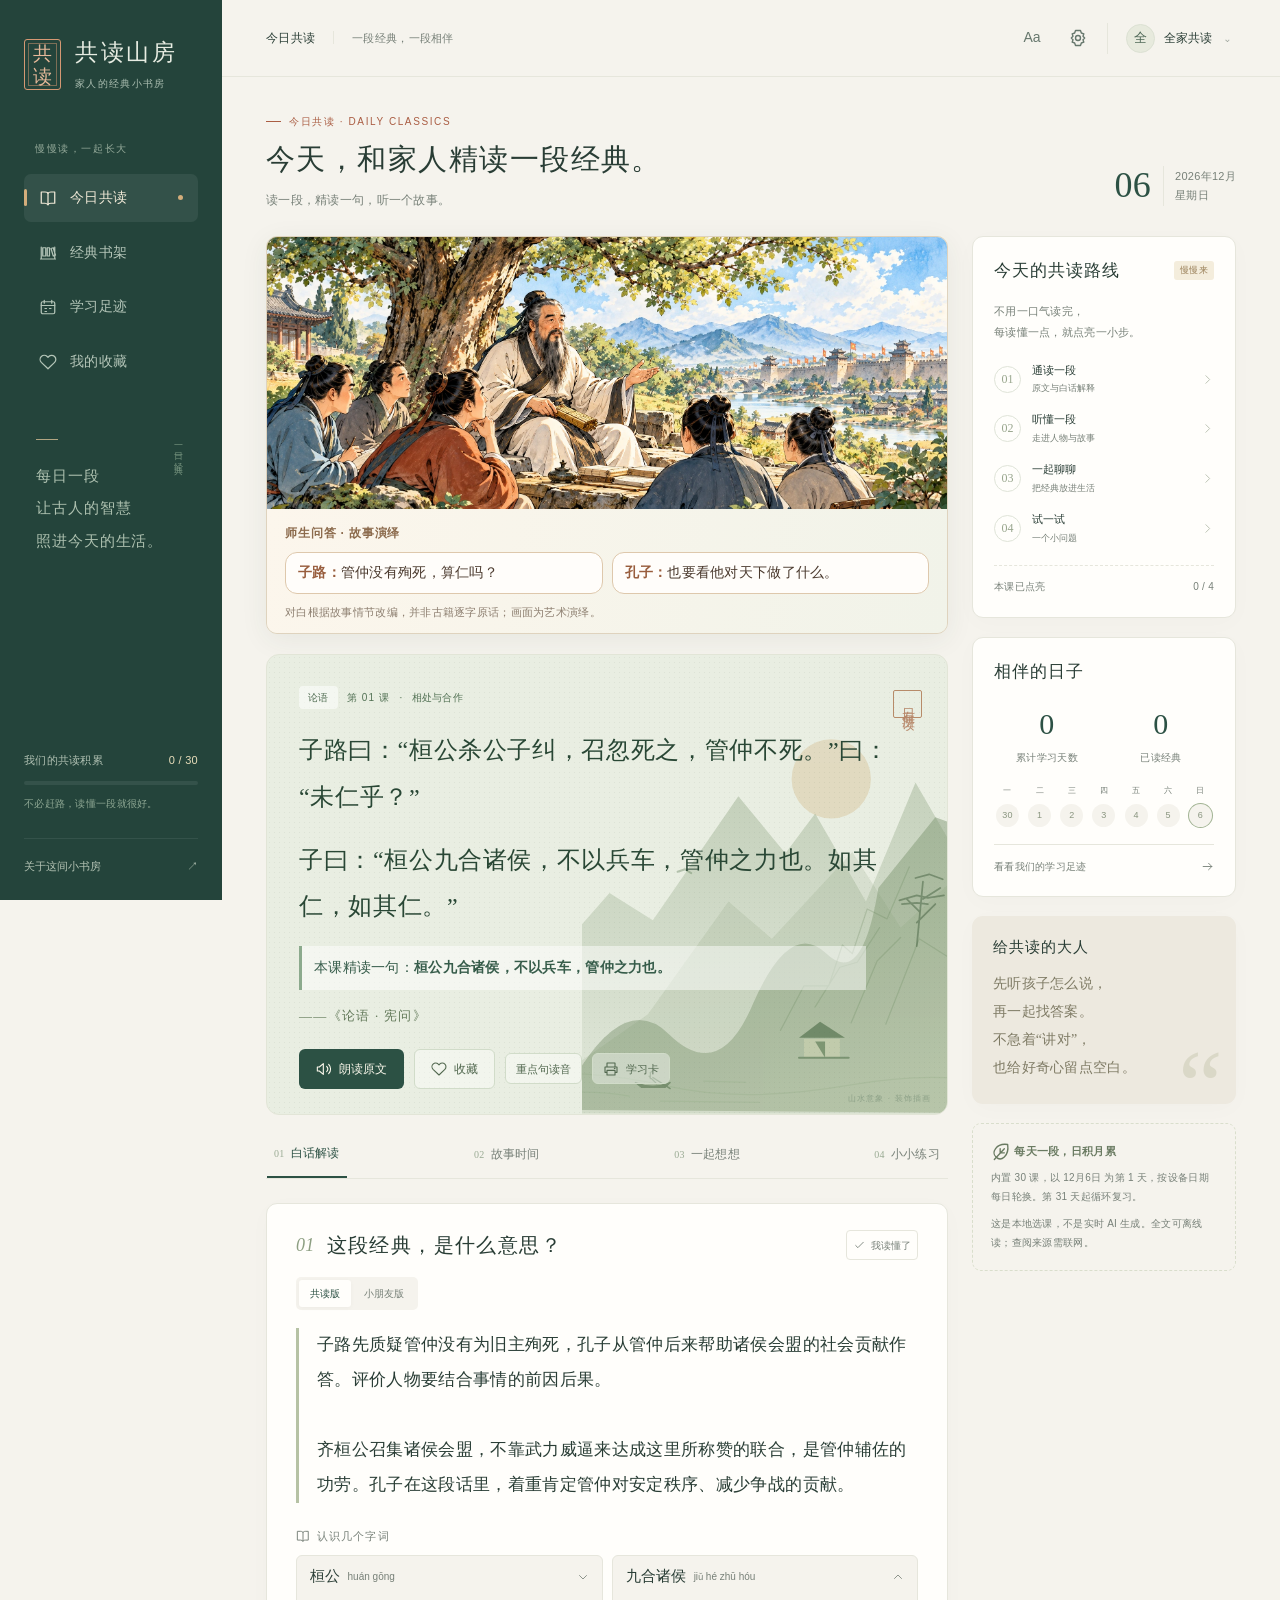
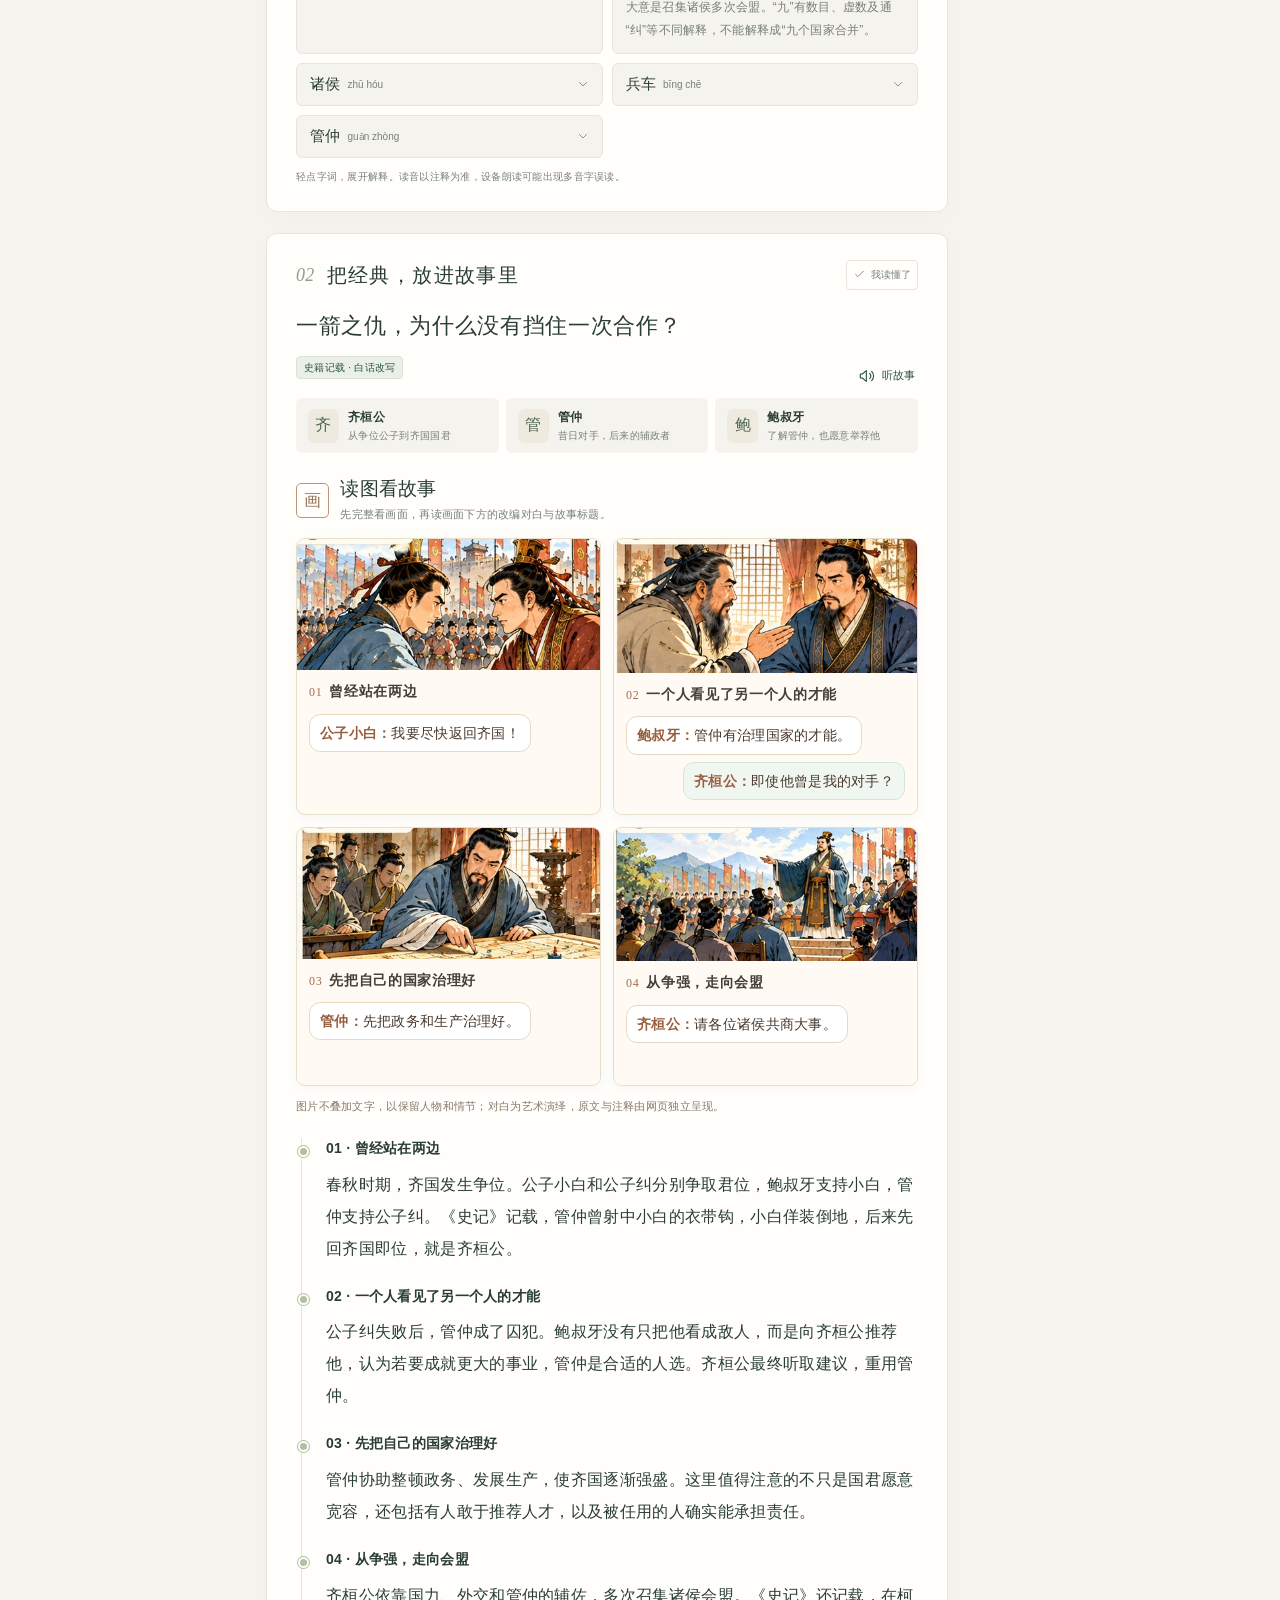
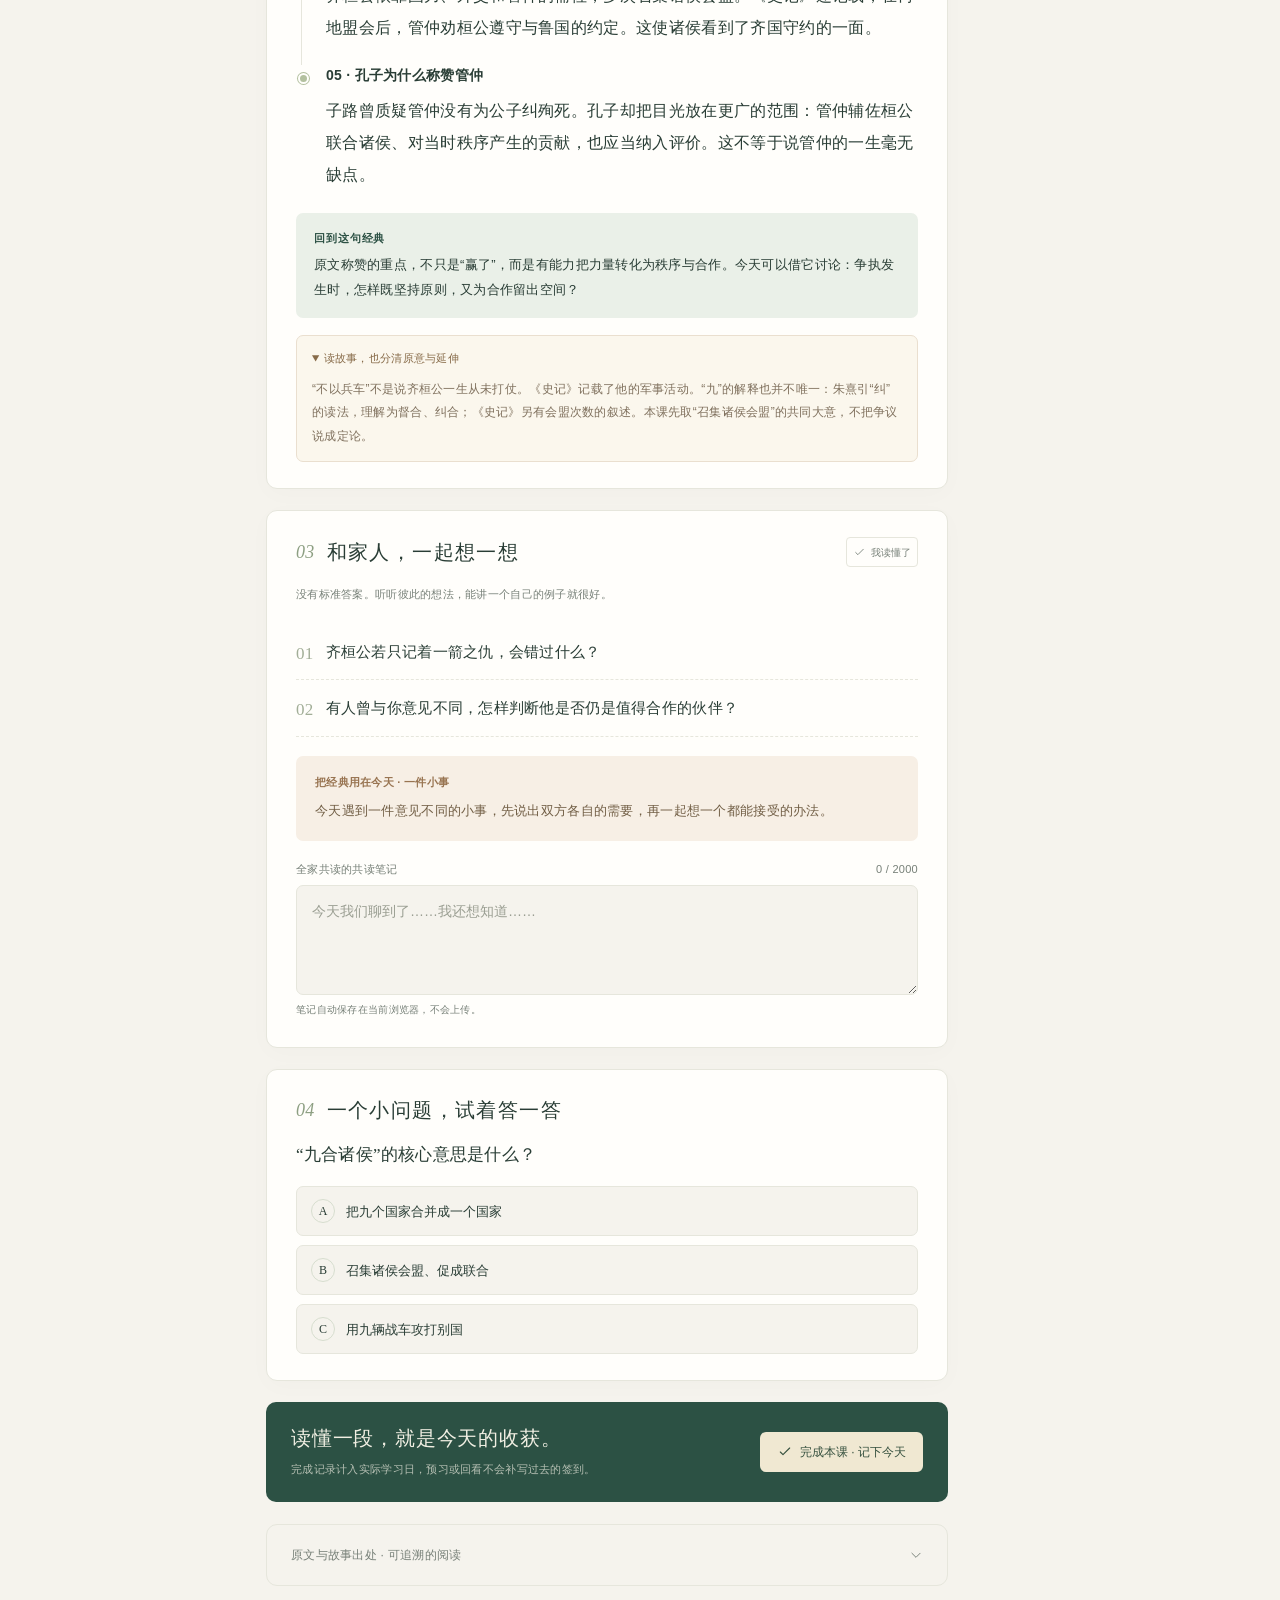
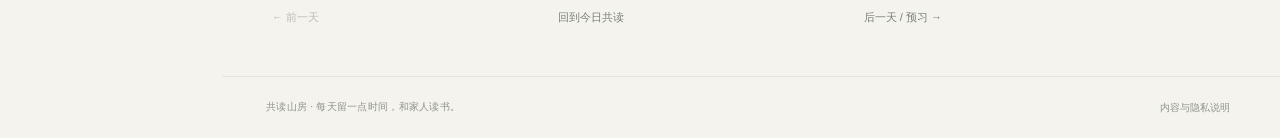
==== docs/index.html @ 56d33b01 "fix(ui): keep historical comic art unobstructed, move all dialogues into captions" ====
<!DOCTYPE html>
<html lang="zh-CN">
<head>
<meta charset="UTF-8"><meta name="viewport" content="width=device-width, initial-scale=1">
<meta name="description" content="共读山房：每天一段中国经典，用白话、故事和小练习，让一家人一起学习。离线可用，无需注册。">
<meta name="theme-color" content="#24463e"><title>共读山房 · 家人的经典小书房</title>
<link rel="icon" href="data:image/svg+xml,%3Csvg xmlns='http://www.w3.org/2000/svg' viewBox='0 0 64 64'%3E%3Crect width='64' height='64' rx='14' fill='%23a95840'/%3E%3Ctext x='32' y='44' text-anchor='middle' fill='%23fff6e8' font-size='38' font-family='serif'%3E读%3C/text%3E%3C/svg%3E">
<link rel="stylesheet" href="styles.css?v=c01-clear-panels-20261023">
</head>
<body>
<a class="skip-link" href="#main">跳到正文</a>
<aside class="sidebar" aria-label="主导航">
  <a class="brand" href="#/today"><span class="brand-seal" aria-hidden="true">共<br>读</span><span><b>共读山房</b><small>家人的经典小书房</small></span></a>
  <div class="side-label">慢慢读，一起长大</div>
  <nav id="nav"></nav>
  <div class="side-bookmark"><span class="bookmark-line"></span><p>每日一段<br>让古人的智慧<br>照进今天的生活。</p><span class="vertical-note">一 日 一 经 典</span></div>
  <div class="side-bottom"><div class="side-progress"><span>我们的共读积累</span><b id="side-count">0 / 30</b></div><div class="progress-track"><i id="side-progress-bar"></i></div><small>不必赶路，读懂一段就很好。</small><button class="side-help" data-action="about">关于这间小书房 <span>↗</span></button></div>
</aside>
<div class="shell">
<header class="topbar"><div class="topbar-left"><span class="mobile-brand">共读山房</span><span id="breadcrumb">每日共读</span><span class="topbar-divider"></span><span class="subtle">一段经典，一段相伴</span></div><div class="topbar-actions"><button class="icon-button" data-action="font" aria-label="切换阅读字号" title="切换字号">Aa</button><button class="icon-button" data-action="settings" aria-label="设置" title="阅读设置" id="settings-button"></button><button class="member-button" data-action="members"><span class="avatar" id="member-avatar">家</span><span id="member-name">全家共读</span><span class="chevron">⌄</span></button></div></header>
<div id="storage-warning" class="notice error" role="status" hidden></div>
<main id="main" tabindex="-1"></main>
<footer class="site-footer"><span>共读山房 · 每天留一点时间，和家人读书。</span><button data-action="about">内容与隐私说明</button></footer>
</div>
<nav id="mobile-nav" class="mobile-nav" aria-label="移动端导航"></nav>
<dialog id="modal" aria-labelledby="modal-title"></dialog>
<div id="toast" class="toast" role="status" aria-live="polite"></div>
<input id="import-file" type="file" accept="application/json,.json" hidden>
<noscript><div class="noscript">这个网站需要启用浏览器的 JavaScript 才能显示课程。网站不需要登录，也不需要联网加载课程。</div></noscript>
<script src="content.js"></script><script src="illustrations.js?v=c01-clear-panels-20261023"></script><script src="app.js"></script>
</body></html>
---- docs/styles.css ----
:root{--paper:#f5f3ed;--card:#fffefb;--ink:#293d35;--muted:#778078;--green:#2c5144;--green-soft:#eaf0e8;--line:#e6e6dc;--accent:#aa5d43;--accent-soft:#f7e9dd;--sand:#efeadf;--reading:17px;--serif:"Songti SC","STSong","Noto Serif CJK SC","SimSun",serif;--sans:-apple-system,BlinkMacSystemFont,"PingFang SC","Microsoft YaHei","Noto Sans CJK SC",sans-serif;--shadow:0 5px 24px #203c2c05}*{box-sizing:border-box}html{scroll-behavior:smooth;scroll-padding-top:96px}body{margin:0;background:var(--paper);color:var(--ink);font:14px/1.7 var(--sans);letter-spacing:.02em}button,input,textarea,select{font:inherit}button,a,input,textarea{ -webkit-tap-highlight-color:transparent}button{cursor:pointer;color:inherit}a{color:var(--green);text-decoration:none}button:disabled{cursor:default;opacity:.45}button:focus-visible,a:focus-visible,input:focus-visible,textarea:focus-visible{outline:3px solid #b58557;outline-offset:4px}button{border:none;background:none}svg{width:20px;height:20px;vertical-align:middle;fill:none;stroke:currentColor;stroke-width:1.65;stroke-linecap:round;stroke-linejoin:round;flex-shrink:0}h1,h2,h3,h4,p{margin-top:0}h1,h2,h3,h4{line-height:1.55}small{font-size:12px}b,strong{font-weight:600}[hidden]{display:none!important}.skip-link{position:fixed;top:-80px;left:20px;background:var(--card);padding:12px;z-index:100}.skip-link:focus{top:12px}.sidebar{position:fixed;width:222px;left:0;top:0;bottom:0;background:#24443b;color:#e7ece2;padding:38px 24px 24px;display:flex;flex-direction:column;z-index:20}.brand{display:flex;align-items:center;gap:14px;color:inherit}.brand-seal{width:37px;height:51px;border:1px solid #d59873;border-radius:3px;box-shadow:inset 0 0 0 3px #24443b,inset 0 0 0 4px #d5987380;font:19px/1.2 var(--serif);text-align:center;padding-top:3px;color:#e5b899}.brand b{font:23px/1.3 var(--serif);letter-spacing:.11em;white-space:nowrap}.brand small{display:block;margin-top:7px;color:#aabdb0;font-size:10px;letter-spacing:.13em}.side-label{font-size:10px;letter-spacing:.16em;color:#95aa9a;margin:48px 11px 17px}#nav{display:grid;gap:7px}.nav-item{display:flex;align-items:center;gap:13px;color:#b4c5b8;padding:12px 15px;border-radius:7px;position:relative}.nav-item svg{width:18px;height:18px}.nav-item:hover{background:#ffffff09;color:#fff}.nav-item.active{background:#ffffff12;color:#f2ead8}.nav-item.active:before{content:"";position:absolute;width:3px;height:17px;left:0;background:#d3ad7b;border-radius:9px}.nav-item .nav-dot{width:5px;height:5px;background:#d3ad7b;margin-left:auto;border-radius:50%}.side-bookmark{position:relative;margin:53px 12px 30px;color:#aec1b0;min-height:125px}.side-bookmark p{font:15px/2.15 var(--serif);letter-spacing:.06em;padding-top:20px}.bookmark-line{display:block;width:22px;height:1px;background:#b1a582}.vertical-note{writing-mode:vertical-rl;position:absolute;right:0;top:1px;font-size:9px;letter-spacing:.13em;color:#77947f}.side-bottom{margin-top:auto;font-size:11px}.side-progress{display:flex;justify-content:space-between;color:#b1c1b3}.side-progress b{color:#e9debb;font-weight:400}.progress-track{height:4px;background:#ffffff13;border-radius:5px;overflow:hidden;margin:11px 0 9px}.progress-track i{display:block;background:#beab7d;height:100%;width:0;transition:width .3s}.side-bottom small{font-size:10px;color:#8ea793}.side-help{border-top:1px solid #ffffff13;margin-top:26px;padding:18px 0 0;width:100%;text-align:left;font-size:11px;color:#b3c2b3}.side-help span{float:right}.shell{margin-left:222px;min-height:100vh}.topbar{height:77px;border-bottom:1px solid var(--line);display:flex;justify-content:space-between;align-items:center;padding:0 44px;background:var(--paper);position:sticky;top:0;z-index:15}.topbar-left,.topbar-actions{display:flex;align-items:center;gap:18px}.topbar-left{font-size:12px}.subtle{color:var(--muted);font-size:11px}.topbar-divider{height:13px;width:1px;background:var(--line)}.topbar-actions{gap:12px}.icon-button{width:34px;height:34px;border-radius:6px;color:#66776d}.icon-button:hover{background:var(--sand)}.member-button{border-left:1px solid var(--line);display:flex;align-items:center;gap:9px;padding-left:18px;font-size:12px;max-width:200px}.avatar{background:#e7eadd;color:#4c6655;border:1px solid #dce1d3;width:29px;height:29px;display:inline-flex;align-items:center;justify-content:center;border-radius:50%;font:13px var(--serif);flex-shrink:0}#member-name{max-width:110px;overflow:hidden;text-overflow:ellipsis;white-space:nowrap}.chevron{margin-left:3px;color:var(--muted)}.mobile-brand{display:none}#main{max-width:1440px;padding:36px 44px 48px;margin:auto;outline:none}.page-intro{display:flex;align-items:flex-end;justify-content:space-between;gap:18px;margin-bottom:26px}.eyebrow{font-size:10px;color:var(--accent);letter-spacing:.16em;display:flex;align-items:center;gap:8px;margin:0 0 8px}.eyebrow:before{content:"";width:15px;height:1px;background:var(--accent)}.page-intro h1{font:29px/1.5 var(--serif);letter-spacing:.05em;margin:0 0 8px}.page-intro p{font-size:12px;color:var(--muted);margin:0}.date-badge{display:flex;align-items:center;gap:11px;flex-shrink:0;color:var(--muted);font-size:11px;padding-bottom:4px}.date-badge .day-number{font:36px/1.1 var(--serif);color:var(--green);border-right:1px solid var(--line);padding-right:12px}.layout{display:grid;grid-template-columns:minmax(0,1fr) 264px;gap:24px;align-items:start}.content-column{min-width:0}.hero{position:relative;border-radius:13px;overflow:hidden;background:#e9eee2;border:1px solid #e2e5d7;min-height:326px;padding:31px 32px 25px;isolation:isolate}.hero:after{content:"";position:absolute;inset:0;background-image:radial-gradient(#43614212 .6px,transparent .6px);background-size:5px 5px;pointer-events:none;z-index:-1}.hero .landscape{position:absolute;right:-2px;bottom:0;width:54%;height:100%;z-index:-1;stroke:none;opacity:.98}.hero-top{display:flex;align-items:center;gap:9px;font-size:10px;color:#537255}.tag{font-size:10px;padding:3px 9px;border-radius:4px;display:inline-flex;align-items:center;gap:4px;background:#ffffff7d;color:#4e6b50;white-space:nowrap}.hero-top .issue{letter-spacing:.12em}.hero-quote{font:32px/1.85 var(--serif);letter-spacing:.09em;margin:19px 0 12px;max-width:79%;color:#294735;font-weight:500;position:relative;overflow-wrap:anywhere}.hero-quote.compact{font-size:28px;line-height:1.8}.hero-quote .quote-line{display:block}.hero-source{font:13px/1.8 var(--serif);letter-spacing:.1em;margin-bottom:22px;color:#627959}.hero-bottom{display:flex;align-items:center;gap:10px;position:relative;flex-wrap:wrap}.button{display:inline-flex;align-items:center;justify-content:center;gap:7px;border-radius:6px;padding:10px 16px;line-height:1.5;font-size:12px;transition:background .15s;border:1px solid transparent;min-height:38px}.button.primary{background:var(--green);color:#fcf9ec}.button.primary:hover{background:#1d3f32}.button.secondary{background:var(--card);border-color:var(--line)}.button.secondary:hover{background:var(--green-soft)}.button.quiet{background:#ffffff62;border-color:#d1dcc9;color:#536950}.button svg{width:16px;height:16px}.button.tiny{font-size:11px;min-height:31px;padding:6px 10px}.button.text{color:var(--green);padding:6px 2px}.seal{position:absolute;right:25px;top:35px;writing-mode:vertical-rl;border:1px solid #af7a54;color:#ae7655;border-radius:2px;font:13px/1.3 var(--serif);letter-spacing:3px;padding:7px 5px;opacity:.85}.art-credit{position:absolute;right:16px;bottom:8px;font-size:8px;color:#5c776171;letter-spacing:.14em}.hero-pinyin{max-width:82%;font-size:12px;line-height:1.9;letter-spacing:.05em;color:#54705b;margin-top:-3px;margin-bottom:12px}.section-nav{display:flex;justify-content:space-between;align-items:center;gap:5px;border-bottom:1px solid var(--line);margin:18px 0 24px;padding:0 1px}.section-nav a{font-size:12px;padding:10px 7px 13px;color:var(--muted);white-space:nowrap}.section-nav a:first-child{color:var(--green);border-bottom:2px solid var(--green)}.section-nav a span{font:10px var(--serif);margin-right:6px;color:#9aab94}.reading-card,.card{border:1px solid var(--line);border-radius:11px;background:var(--card);box-shadow:var(--shadow)}.reading-card{padding:26px 29px;margin-bottom:21px;scroll-margin-top:95px}.section-head{display:flex;align-items:center;gap:10px;margin-bottom:17px;flex-wrap:wrap}.section-number{font:italic 18px/1 var(--serif);color:#8d9f82;margin-right:2px}.section-head h2{font:20px/1.4 var(--serif);letter-spacing:.07em;margin:0}.section-head .check-step{margin-left:auto;min-height:30px;font-size:10px;color:var(--muted);display:inline-flex;align-items:center;gap:5px;padding:4px 6px;border:1px solid var(--line);border-radius:4px}.check-step svg{width:13px;height:13px}.check-step.checked{color:var(--green);background:var(--green-soft);border-color:transparent}.mode-switch{display:flex;align-items:center;gap:2px;background:var(--paper);padding:3px;border-radius:5px;width:max-content;margin-bottom:18px}.mode-switch button{font-size:10px;padding:5px 11px;color:var(--muted);border-radius:3px}.mode-switch button.active{background:var(--card);color:var(--green);box-shadow:0 1px 4px #00000009}.reading-text{font-size:var(--reading);line-height:2.05;letter-spacing:.02em;color:var(--ink);overflow-wrap:anywhere}.reading-text p:last-child{margin-bottom:0}.plain-text{font-family:var(--serif);margin-bottom:20px}.meaning-quote{border-left:3px solid #b6c2a4;padding-left:18px;margin:5px 0 24px}.word-heading{font-size:11px;letter-spacing:.1em;color:var(--muted);margin:16px 0 10px;display:flex;align-items:center;gap:7px}.word-heading svg{width:14px;height:14px}.word-grid{display:grid;grid-template-columns:1fr 1fr;gap:9px}.word{border:1px solid var(--line);border-radius:6px;background:var(--paper);padding:11px 13px;text-align:left}.word summary{display:flex;align-items:center;gap:7px;list-style:none;cursor:pointer}.word summary::-webkit-details-marker{display:none}.word summary b{font:15px var(--serif)}.word summary small{font-size:10px;color:var(--muted);letter-spacing:0;margin-right:auto}.word summary svg{width:12px;height:12px;color:var(--muted);transition:transform .2s}.word[open] summary svg{transform:rotate(180deg)}.word p{font-size:12px;line-height:1.9;margin:10px 0 0;color:var(--muted)}.hint{font-size:10px;color:var(--muted);margin-top:10px;margin-bottom:0}.story-heading{font:22px/1.7 var(--serif);letter-spacing:.03em;margin-bottom:12px}.story-type{display:inline-flex;border:1px solid #dce3d4;background:var(--green-soft);color:var(--green);border-radius:4px;font-size:10px;padding:2px 7px;margin-bottom:16px}.people-grid{display:flex;gap:7px;margin-bottom:24px;flex-wrap:wrap}.person{display:flex;gap:9px;align-items:center;padding:9px 12px;background:var(--paper);border-radius:6px;flex:1;min-width:150px}.person .avatar{border-radius:7px;width:31px;height:34px;background:var(--sand);border:0;font-size:16px}.person b{font-size:12px;display:block}.person small{font-size:10px;color:var(--muted);line-height:1.65;display:block}.story-chapter{padding-left:24px;position:relative;border-left:1px solid var(--line);padding-bottom:21px;margin-left:5px}.story-chapter:before{content:"";position:absolute;left:-4px;top:8px;width:7px;height:7px;background:#b3c09f;border-radius:50%;border:2px solid var(--card);box-shadow:0 0 0 1px #b3c09f}.story-chapter h3{font-size:14px;font-weight:600;margin-bottom:9px}.story-chapter p{font-size:calc(var(--reading) - 1px);line-height:2;margin-bottom:0}.story-chapter:last-of-type{padding-bottom:0;border-left-color:transparent}.bridge{padding:16px 18px;margin:22px 0 0;background:var(--green-soft);border-radius:7px}.bridge b{font-size:11px;color:var(--green);display:block;margin-bottom:5px;letter-spacing:.08em}.bridge p{font-size:13px;line-height:1.9;margin:0}.caution{margin-top:17px;border:1px solid #eadfcf;background:#fbf7ed;border-radius:7px;padding:13px 15px}.caution summary{font-size:11px;cursor:pointer;color:#876b49;font-weight:500}.caution p{font-size:12px;line-height:1.95;margin:10px 0 0;color:#7f705d}.discussion-list{list-style:none;padding:0;margin:0 0 18px}.discussion-list li{padding:13px 0;display:flex;gap:12px;border-bottom:1px dashed var(--line);font-size:15px;line-height:1.95}.discussion-list li span{font:17px var(--serif);color:#a2ae97;margin-top:7px}.activity{background:#f7efe5;border-radius:7px;padding:17px 19px;margin:19px 0}.activity b{font-size:11px;color:#987451;display:block;margin-bottom:7px}.activity p{font-size:13px;line-height:1.95;margin:0;color:#715e45}.notes-label{display:flex;justify-content:space-between;gap:8px;font-size:11px;color:var(--muted);margin-bottom:7px}.note-area{display:block;width:100%;border:1px solid var(--line);background:var(--paper);border-radius:7px;padding:13px 15px;color:var(--ink);font-size:14px;resize:vertical;min-height:110px;line-height:1.8}.note-area::placeholder{color:#9a9e92}.note-status{min-height:20px;color:var(--muted);font-size:10px;margin-top:6px}.quiz-question{font-size:var(--reading);font-family:var(--serif);margin-bottom:16px}.quiz-options{display:grid;gap:9px}.quiz-option{border:1px solid var(--line);background:var(--paper);border-radius:7px;padding:12px 14px;display:flex;gap:11px;align-items:center;text-align:left;font-size:13px;line-height:1.8}.quiz-option .letter{border:1px solid #d7decf;border-radius:50%;width:24px;height:24px;display:flex;justify-content:center;align-items:center;font:12px var(--serif);flex-shrink:0}.quiz-option:hover{border-color:#9ba88e}.quiz-option.correct{background:var(--green-soft);border-color:#b0c19e}.quiz-option.wrong{background:#f9ece5;border-color:#d6aa93}.quiz-feedback{padding:15px 17px;border-radius:7px;background:var(--green-soft);margin-top:15px;font-size:13px;line-height:1.9}.quiz-feedback.wrong{background:#f9ece5}.quiz-feedback b{display:block;margin-bottom:4px}.complete-panel{border-radius:10px;padding:23px 25px;background:var(--green);color:#f1efe3;display:flex;align-items:center;justify-content:space-between;gap:15px;margin-bottom:22px}.complete-panel h3{font:20px var(--serif);margin:0 0 8px;letter-spacing:.04em}.complete-panel p{font-size:11px;opacity:.7;margin:0}.complete-panel .button{background:#f0e8d2;color:#35503e;white-space:nowrap}.source-panel{background:transparent;box-shadow:none;padding:20px 24px}.source-panel summary{cursor:pointer;list-style:none;display:flex;align-items:center;justify-content:space-between;font-size:12px;color:var(--muted)}.source-panel summary svg{width:14px;height:14px}.source-links{display:grid;gap:8px;margin:15px 0}.source-link{display:flex;align-items:flex-start;gap:9px;padding:8px 10px;border:1px solid var(--line);background:var(--card);border-radius:5px;font-size:11px}.source-link span{font-size:9px;color:var(--muted);padding-top:2px;min-width:23px}.source-link svg{width:12px;height:12px;margin-left:auto;margin-top:4px}.source-note{color:var(--muted);font-size:10px;line-height:1.9;margin:0}.lesson-pager{display:flex;justify-content:space-between;gap:15px;margin-top:20px}.lesson-pager button{font-size:11px;color:var(--muted)}.reading-aside{display:grid;gap:19px}.aside-card{padding:22px 21px}.aside-card h3{font:17px var(--serif);letter-spacing:.06em;margin:0 0 10px}.aside-sub{font-size:11px;line-height:1.9;color:var(--muted);margin:0 0 19px}.ritual-top{display:flex;justify-content:space-between;align-items:center;margin-bottom:19px}.ritual-top h3{margin:0}.small-kicker{font-size:9px;letter-spacing:.04em;color:#9a8059;background:#f4eddc;padding:2px 6px;border-radius:3px}.ritual-steps{display:grid;gap:15px}.ritual-step{display:flex;align-items:center;gap:11px;text-align:left;width:100%;padding:0}.ritual-step .step-dot{width:27px;height:27px;border:1px solid #dfe4d8;border-radius:50%;display:flex;align-items:center;justify-content:center;color:#99a68e;font:12px var(--serif)}.ritual-step.done .step-dot{background:var(--green);color:#fff;border-color:var(--green)}.ritual-step b{display:block;font-size:11px;line-height:1.5;font-weight:500}.ritual-step small{display:block;font-size:9px;color:var(--muted);margin-top:3px}.ritual-step>svg{margin-left:auto;width:13px;height:13px;color:#b6bead}.ritual-progress{margin-top:19px;border-top:1px dashed var(--line);padding-top:12px;display:flex;justify-content:space-between;font-size:10px;color:var(--muted)}.reading-aside .stats{display:grid;grid-template-columns:1fr 1fr;gap:8px;text-align:center;margin:20px 0 15px}.stat b{display:block;font:30px/1.4 var(--serif);color:var(--green)}.stat small{font-size:10px;color:var(--muted)}.week-row{display:grid;grid-template-columns:repeat(7,1fr);gap:5px;text-align:center}.week-day small{font-size:8px;color:var(--muted);display:block}.week-day span{display:flex;margin:7px auto 0;align-items:center;justify-content:center;width:23px;height:23px;border-radius:50%;background:var(--paper);color:#89957f;font-size:9px}.week-day.today span{box-shadow:0 0 0 1px #a2b494}.week-day.done span{background:var(--green);color:#fff}.week-day svg{width:12px;height:12px}.aside-link{font-size:10px;display:flex;align-items:center;justify-content:space-between;width:100%;margin:17px 0 -1px;padding-top:13px;border-top:1px solid var(--line);color:var(--muted)}.aside-link svg{width:13px;height:13px}.gentle-card{background:#ede9df;border:0;position:relative;overflow:hidden}.gentle-card:after{content:"“";font:100px var(--serif);color:#dad8c7;position:absolute;right:13px;bottom:-39px;pointer-events:none}.gentle-card h3{font-size:15px}.gentle-card p{font:14px/2 var(--serif);margin:13px 0 0;color:#7f7b65;position:relative;z-index:1}.schedule-card{border:1px dashed #d9decc;padding:17px 18px;border-radius:9px;font-size:10px;color:var(--muted);line-height:1.95}.schedule-card strong{font-size:11px;display:block;color:#697a61;margin-bottom:5px}.schedule-card p{margin:0}.site-footer{display:flex;justify-content:space-between;gap:15px;color:#8d9487;font-size:10px;padding:21px 44px;border-top:1px solid var(--line);max-width:1440px;margin:auto}.site-footer button{font-size:10px;color:inherit}.mobile-nav{display:none}.notice{margin:15px 44px 0;font-size:12px;padding:12px 15px;background:var(--accent-soft);border:1px solid #e1c8b5;border-radius:7px}.search-bar{display:flex;align-items:center;gap:10px;background:var(--card);border:1px solid var(--line);border-radius:9px;padding:12px 17px;margin:25px 0 17px}.search-bar svg{color:var(--muted);width:18px;height:18px}.search-bar input{background:transparent;border:0;outline:0;width:100%;color:var(--ink);font-size:13px}.filter-row{display:flex;gap:9px;align-items:center;flex-wrap:wrap;margin-bottom:25px}.filter-chip{border:1px solid var(--line);padding:7px 13px;font-size:11px;border-radius:5px;color:var(--muted);background:var(--card)}.filter-chip.active{background:var(--green);color:#fff;border-color:var(--green)}.results-count{margin-left:auto;font-size:11px;color:var(--muted)}.library-grid{display:grid;grid-template-columns:repeat(3,minmax(0,1fr));gap:18px}.lesson-card{border:1px solid var(--line);background:var(--card);border-radius:10px;padding:21px;transition:transform .15s,box-shadow .15s;display:flex;flex-direction:column;position:relative;min-width:0}.lesson-card:hover{transform:translateY(-3px);box-shadow:0 8px 23px #263f3010}.lesson-card-top{display:flex;align-items:center;gap:14px;margin-bottom:16px}.book-mini{width:47px;height:64px;border-radius:3px 5px 5px 3px;background:#dfe7d8;box-shadow:inset 4px 0 0 #00000008,3px 2px 0 #d9d9c9;display:flex;align-items:center;justify-content:center;flex-shrink:0;border:1px solid #ced8c5}.book-mini span{writing-mode:vertical-rl;font:13px var(--serif);letter-spacing:.14em;border:1px solid #91a485;padding:6px 3px;color:#51674e}.book-mini.book-1{background:#e9e1d3;border-color:#dbd0b9}.book-mini.book-2{background:#dde7e5;border-color:#c8d6d2}.book-mini.book-3{background:#e7dbd6;border-color:#d5c8c0}.book-mini.book-4{background:#e4e1ce;border-color:#d9d3bd}.book-mini.book-5{background:#dddfe4;border-color:#caced6}.lesson-card-meta{min-width:0}.lesson-card-meta small{font-size:10px;color:var(--muted);display:block}.lesson-card-meta b{font-size:12px;font-weight:500}.lesson-fav{position:absolute;right:13px;top:12px;width:28px;height:28px;color:#a2ad99}.lesson-fav svg{width:17px;height:17px}.is-favorite{color:var(--accent)!important}.is-favorite svg{fill:#aa5d4324}.lesson-card blockquote{font:19px/1.85 var(--serif);padding:0;margin:0 0 13px;letter-spacing:.05em}.lesson-card .teaser{font-size:11px;color:var(--muted);line-height:1.8;margin-bottom:16px;flex:1}.card-bottom{display:flex;justify-content:space-between;align-items:center;border-top:1px solid var(--line);padding-top:12px;margin-top:auto;gap:6px}.card-bottom .status-label{font-size:9px;color:var(--muted)}.card-bottom .button{font-size:10px;padding:5px 0;min-height:25px}.empty-state{border:1px dashed #d6ddcc;border-radius:12px;padding:55px 20px;text-align:center;background:var(--card);grid-column:1/-1}.empty-state svg{width:34px;height:34px;color:#a1b494;margin-bottom:16px}.empty-state h2{font:22px var(--serif);margin:0 0 12px}.empty-state p{font-size:12px;color:var(--muted)}.big-stats{display:grid;grid-template-columns:repeat(3,1fr);gap:18px;margin-bottom:25px}.big-stat{padding:22px 25px}.big-stat small{color:var(--muted);font-size:11px}.big-stat b{display:block;font:34px/1.6 var(--serif);color:var(--green)}.big-stat p{font-size:10px;color:var(--muted);margin:0}.journey-layout{display:grid;grid-template-columns:minmax(0,1.4fr) minmax(260px,1fr);gap:23px;align-items:start}.calendar{padding:25px}.calendar-head{display:flex;justify-content:space-between;align-items:center;margin-bottom:21px}.calendar-head h2{font:20px var(--serif);margin:0}.calendar-head .icon-button{border:1px solid var(--line);height:30px;width:30px}.calendar-grid{display:grid;grid-template-columns:repeat(7,minmax(0,1fr));gap:6px}.calendar-weekday{text-align:center;font-size:10px;color:var(--muted);padding:6px 0 12px}.calendar-cell{padding:8px 2px 6px;text-align:center;border-radius:7px;min-height:55px;background:var(--paper);border:1px solid transparent}.calendar-cell span{display:block;font-size:13px}.calendar-cell small{display:block;height:12px;font-size:8px;color:var(--muted)}.calendar-cell.done{background:var(--green-soft);border-color:#c9d5be}.calendar-cell.today{border-color:var(--green)}.calendar-cell:disabled{opacity:.4}.calendar-legend{font-size:10px;color:var(--muted);margin:18px 0 0;line-height:1.9}.recent-card{padding:24px}.recent-card h2{font:19px var(--serif);margin-bottom:20px}.recent-item{border-bottom:1px solid var(--line);padding:14px 0}.recent-item:last-child{border:0}.recent-item small{font-size:10px;color:var(--muted)}.recent-item a{display:block;font:15px/1.8 var(--serif);margin:6px 0}.recent-item p{font-size:12px;line-height:1.8;white-space:pre-wrap;overflow-wrap:anywhere;color:var(--muted);margin:0;max-height:100px;overflow:auto}.data-tools{margin-top:23px;display:flex;gap:10px;flex-wrap:wrap}.section-caption{color:var(--muted);font-size:11px;margin:19px 0}.toast{position:fixed;left:calc(50% + 100px);bottom:35px;transform:translate(-50%,12px);background:#243e34;color:#fff9ea;padding:11px 22px;border-radius:8px;font-size:12px;box-shadow:0 5px 20px #0002;z-index:100;opacity:0;pointer-events:none;transition:opacity .2s,transform .2s;max-width:80vw;text-align:center}.toast.show{opacity:1;transform:translate(-50%,0)}dialog{padding:28px;border:1px solid var(--line);border-radius:13px;background:var(--card);color:var(--ink);width:min(490px,calc(100% - 30px));max-height:85vh;box-shadow:0 18px 100px #0003}dialog::backdrop{background:#152f2580;backdrop-filter:blur(3px)}.modal-head{display:flex;align-items:center;justify-content:space-between;gap:15px;margin-bottom:18px}.modal-head h2{font:23px var(--serif);margin:0}.modal-copy{font-size:13px;line-height:1.95;color:var(--muted)}.modal-copy h3{font-size:14px;color:var(--ink);margin:22px 0 7px}.modal-copy p{margin-bottom:11px}.settings-group{margin:20px 0}.settings-group>label{font-size:11px;color:var(--muted);display:block;margin-bottom:9px}.settings-buttons{display:flex;gap:8px;flex-wrap:wrap}.settings-buttons button{border:1px solid var(--line);border-radius:6px;padding:8px 12px;font-size:12px}.settings-buttons button.active{background:var(--green-soft);border-color:#a4b494}.member-list{display:grid;gap:8px;margin:15px 0 24px}.member-row{border:1px solid var(--line);padding:12px 14px;border-radius:7px;display:flex;align-items:center;gap:12px;text-align:left}.member-row.active{background:var(--green-soft);border-color:#b3c39e}.member-row span:last-child{margin-left:auto;color:var(--muted);font-size:11px}.inline-form{display:flex;gap:9px;align-items:stretch}.inline-form input{min-width:0;flex:1;border:1px solid var(--line);background:var(--paper);border-radius:6px;padding:9px 12px;color:var(--ink)}.modal-note{font-size:10px;line-height:1.9;color:var(--muted);margin:14px 0 0}.modal-actions{display:flex;justify-content:flex-end;gap:9px;margin-top:22px}.noscript{position:fixed;inset:0;z-index:1000;background:var(--paper);padding:20vh 10vw;font-size:20px}.print-only{display:none}body[data-theme="night"]{--paper:#1f2924;--card:#27332c;--ink:#e2e5d9;--muted:#9bab9c;--green:#a6bd93;--green-soft:#344a39;--line:#3c4a3e;--accent:#d6a47c;--sand:#3b4537;--shadow:none}body[data-theme="night"] .hero{background:#344734;border-color:#485a3e}body[data-theme="night"] .hero-quote{color:#f1eed9}body[data-theme="night"] .hero-source,body[data-theme="night"] .hero-top,body[data-theme="night"] .hero-pinyin{color:#c2d0af}body[data-theme="night"] .hero .landscape{opacity:.3}body[data-theme="night"] .complete-panel,body[data-theme="night"] .button.primary{background:#739161;color:#fff}body[data-theme="night"] .caution,body[data-theme="night"] .activity,body[data-theme="night"] .gentle-card{background:#3e3c2d;border-color:#514d3a}body[data-theme="night"] .caution p,body[data-theme="night"] .activity p,body[data-theme="night"] .gentle-card p{color:#c9c3a9}body[data-theme="night"] .tag{background:#c5d3b821}body[data-theme="night"] .filter-chip.active{background:#739161;color:#fff}body[data-theme="night"] .quiz-feedback.wrong,body[data-theme="night"] .quiz-option.wrong{background:#614b3c}body[data-theme="night"] .button.quiet{background:#263a2d;color:#e2e5d9}body[data-theme="night"] .story-type{border-color:#526947}body[data-theme="night"] .gentle-card:after{color:#5b5741}
@media(min-width:1550px){.layout{grid-template-columns:minmax(0,1fr) 280px;gap:27px}.hero{min-height:350px;padding:36px 38px}.hero-quote{font-size:36px}.reading-card{padding:30px 34px}.reading-aside{gap:23px}}
@media(max-width:1250px){.sidebar{width:197px;padding:33px 19px 23px}.shell{margin-left:197px}.brand{gap:10px}.brand b{font-size:21px}.topbar{padding:0 29px}#main{padding:30px 29px 40px}.layout{grid-template-columns:minmax(0,1fr) 226px;gap:19px}.hero{padding:27px 25px;min-height:321px}.hero-quote{font-size:29px;max-width:87%}.hero-quote.compact{font-size:25px}.hero .landscape{width:53%;opacity:.75}.reading-card{padding:23px}.aside-card{padding:20px 17px}.page-intro h1{font-size:26px}.library-grid{grid-template-columns:repeat(2,minmax(0,1fr))}.topbar-left .subtle{display:none}.site-footer{padding:20px 29px}.section-nav a{font-size:11px;padding-inline:3px}.seal{right:16px;top:28px}.date-badge .day-number{font-size:30px}}
@media(max-width:1040px){.sidebar{width:180px;padding-inline:17px}.shell{margin-left:180px}.brand b{font-size:19px}.brand small{font-size:9px}.brand-seal{width:31px;height:45px;font-size:16px}.side-label{font-size:9px;margin-top:38px}.nav-item{padding:12px;gap:9px;font-size:13px}.layout{grid-template-columns:minmax(0,1fr)}.reading-aside{grid-template-columns:1fr 1fr;align-items:start}.ritual-card{display:none}.gentle-card{display:none}.hero .landscape{width:51%;opacity:.9}.hero-quote{max-width:80%;font-size:32px}.hero{min-height:320px}.reading-aside .schedule-card{height:100%}.page-intro h1{font-size:26px}.date-badge{display:none}.reading-aside .stats{margin:10px 0}.journey-layout{grid-template-columns:1fr}.big-stat{padding:20px}.topbar-actions{gap:5px}.toast{left:calc(50% + 80px)}}
@media(max-width:720px){html{scroll-padding-top:85px}.sidebar{display:none}.shell{margin-left:0}.topbar{height:65px;padding:0 20px}.topbar-left{gap:0}.mobile-brand{display:block;font:20px var(--serif);letter-spacing:.09em}.topbar-left #breadcrumb,.topbar-divider{display:none}.topbar-actions .icon-button{width:30px}.member-button{border:0;padding-left:6px;gap:6px}.member-button #member-name{display:none}.member-button .chevron{display:none}.avatar{height:28px;width:28px}.topbar-actions{gap:4px}#main{padding:26px 18px 29px}.page-intro{margin-bottom:21px}.page-intro h1{font-size:23px;letter-spacing:.02em}.page-intro p{font-size:11px}.eyebrow{font-size:9px}.hero{padding:25px 23px 24px;min-height:331px;border-radius:10px}.hero-quote{font-size:29px;line-height:1.9;max-width:91%;margin-top:22px;letter-spacing:.055em}.hero-quote.compact{font-size:25px}.hero .landscape{width:65%;opacity:.54;right:-22px}.hero-top{font-size:9px;gap:7px}.hero .tag{font-size:9px}.hero-source{font-size:11px}.hero-bottom{gap:7px}.hero-bottom .button{font-size:11px;padding:8px 11px;min-height:35px}.hero-bottom .button.quiet{background:#ffffff85}.seal{top:23px;right:15px;font-size:11px;padding:6px 3px;letter-spacing:2px}.hero-pinyin{font-size:11px;max-width:90%}.section-nav{margin-top:15px;margin-bottom:19px}.section-nav a{font-size:11px;padding:10px 1px 12px}.section-nav a span{margin-right:4px}.reading-card{padding:22px 20px;margin-bottom:18px;border-radius:9px}.section-head{gap:9px}.section-head h2{font-size:20px}.section-head .check-step{font-size:9px;padding:3px 5px}.section-number{font-size:17px}.plain-text{font-size:var(--reading)}.word-grid{gap:7px}.word{padding:11px}.word summary{flex-wrap:wrap;gap:3px}.word summary b{font-size:14px}.word summary small{font-size:9px}.word summary svg{margin-left:auto}.word p{font-size:12px}.story-heading{font-size:21px}.person{min-width:130px;padding:9px}.person small{font-size:9px}.people-grid{gap:7px}.story-chapter{padding-left:20px}.story-chapter p{font-size:calc(var(--reading) - 1px)}.bridge{padding:14px 16px}.complete-panel{padding:21px;flex-direction:column;align-items:flex-start}.complete-panel h3{font-size:21px}.complete-panel .button{width:100%;margin-top:5px}.source-panel{padding:18px 20px}.reading-aside{grid-template-columns:1fr 1fr;gap:14px}.aside-card{padding:18px 15px}.aside-card h3{font-size:15px}.schedule-card{padding:16px 14px;font-size:9px}.week-row{gap:2px}.week-day span{height:19px;width:19px;font-size:8px}.reading-aside .stats .stat b{font-size:26px}.week-day small{font-size:7px}.site-footer{padding:20px 20px 95px;display:block;font-size:9px;text-align:center}.site-footer button{display:block;margin:7px auto 0;font-size:9px}.mobile-nav{display:flex;position:fixed;bottom:0;left:0;right:0;z-index:25;background:var(--card);border-top:1px solid var(--line);padding:8px 10px calc(9px + env(safe-area-inset-bottom));justify-content:space-around;box-shadow:0 -5px 15px #203c2c04}.mobile-nav a{display:flex;flex-direction:column;align-items:center;gap:3px;font-size:9px;color:var(--muted);padding:2px 15px}.mobile-nav a svg{width:21px;height:21px}.mobile-nav a.active{color:var(--green)}.toast{left:50%;bottom:95px;font-size:11px}.notice{margin:12px 18px 0}.library-grid{grid-template-columns:1fr;gap:15px}.lesson-card{padding:21px 22px}.lesson-card blockquote{font-size:21px}.search-bar{margin-top:17px;padding:11px 13px}.filter-row{gap:7px}.filter-chip{padding:6px 10px;font-size:10px}.results-count{width:100%;margin:4px 0 0}.big-stats{gap:9px}.big-stat{padding:16px 11px}.big-stat b{font-size:27px}.big-stat small{font-size:9px}.big-stat p{font-size:8px}.calendar{padding:20px 15px}.calendar-grid{gap:4px}.calendar-cell{min-height:51px}.recent-card{padding:20px}.journey-layout{gap:18px}.data-tools .button{font-size:11px;padding:8px 11px}.inline-form{flex-wrap:wrap}.inline-form .button{flex-shrink:0}.empty-state{padding:40px 18px}.lesson-pager button{font-size:10px;padding:5px 0}dialog{padding:24px}.modal-copy{font-size:12px}.art-credit{font-size:7px}}
@media(prefers-reduced-motion:reduce){html{scroll-behavior:auto}*,*:before,*:after{transition:none!important;animation:none!important}}
@media print{body{background:#fff;color:#111;font-size:12px;--ink:#111;--muted:#555;--paper:#fff;--card:#fff;--line:#ddd;--reading:14px}.sidebar,.topbar,.mobile-nav,.reading-aside,.site-footer,.toast,dialog,.section-nav,.hero-bottom,.check-step,.mode-switch,.lesson-pager,.complete-panel,.note-area,.note-status,.notes-label,.data-tools,.notice,.skip-link,.quiz-options button{display:none!important}.shell{margin:0}#main{padding:0;max-width:none}.page-intro{margin-bottom:15px}.page-intro h1{font-size:23px}.layout{display:block}.hero{min-height:0;padding:20px;border:1px solid #aaa;background:#fff}.hero .landscape,.seal,.art-credit{display:none}.hero-quote{font-size:25px;max-width:100%;line-height:1.7}.hero-quote .quote-line{display:inline}.hero-source{margin-bottom:0}.reading-card{padding:16px;margin:15px 0;border-radius:0;box-shadow:none;break-inside:auto}.section-head{break-after:avoid}.story-chapter{break-inside:avoid}.source-panel{display:block}details>p{display:block!important}details.source-panel>.source-links,details.source-panel>.source-note{display:block!important}.source-links a{display:block;font-size:10px}.source-links a:after{content:" " attr(href);font-size:8px;overflow-wrap:anywhere}.source-links svg{display:none}.word p{display:block}.quiz-feedback{display:block;background:none}.print-only{display:block;font-size:12px}.source-panel summary{display:block}.activity,.bridge,.caution{background:none!important;color:#111;border:1px solid #ddd}.word-grid{display:block}.word{margin-bottom:7px}h2,h3{break-after:avoid}a{color:#111}.hero-pinyin{color:#555}.quiz-question{margin-bottom:8px}}

/* v2 每天精读一段经典：正文与记忆句分层排版 */
.hero-quote.passage{font:clamp(18px,2vw,24px)/1.92 var(--serif);letter-spacing:.027em;max-width:96%;margin:18px 0 16px;overflow-wrap:anywhere}
.hero-quote.passage .quote-line{display:block;margin-bottom:.72em}
.focus-line{color:#365c4a;font:14px/1.8 var(--serif);margin:6px 0 14px;max-width:92%;padding:9px 12px;border-left:3px solid #8caa8d;background:#ffffff78}
.focus-line strong{font-weight:600}
@media(max-width:700px){.hero-quote.passage{font-size:18px;line-height:1.85;max-width:100%;letter-spacing:.01em}.focus-line{max-width:100%}}

/* 在白话导读与原有重点句解释之间保留换段 */
.plain-text{white-space:pre-line}

/* FamilyReadingRoom · watercolor comic illustrations */
.illustration-cover{height:clamp(194px,27vw,320px);position:relative;margin:0 0 16px;border:1px solid #e2dfd0;overflow:hidden;border-radius:12px;background:#dfebe6;box-shadow:0 6px 28px #31483c12}
.classic-scene{display:block;width:100%;height:100%;min-height:140px}
.illustration-cover .classic-scene{width:100%;height:100%;object-fit:cover}
.art-watermark{position:absolute;z-index:1;right:15px;bottom:13px;color:#304a38a8;letter-spacing:.28em;writing-mode:vertical-rl;font:13px/1.3 var(--serif);padding:8px 4px;background:#ffffff47;border-radius:4px}
.illustration-gallery{margin:12px 0 22px}
.illustration-title{display:flex;gap:11px;align-items:center;margin:0 0 15px}
.illustration-title h3{font:19px/1.3 var(--serif);margin:0 0 4px;color:var(--ink)}
.illustration-title p{font-size:11px;line-height:1.6;margin:0;color:var(--muted)}
.illustration-stamp{color:#987257;border:1px solid #b99479;border-radius:5px;padding:5px 7px;font:17px var(--serif)}
.illustration-grid{display:grid;grid-template-columns:repeat(2,minmax(0,1fr));gap:12px}
.comic-frame{margin:0;min-width:0;overflow:hidden;border:1px solid #e6dfcc;background:#fffaf2;border-radius:9px;box-shadow:0 3px 11px #5344310b}
.comic-art{aspect-ratio:16/9;overflow:hidden;background:#ecede2}
.comic-art .classic-scene{width:100%;height:100%}
.comic-frame figcaption{display:flex;align-items:baseline;gap:9px;padding:11px 12px;line-height:1.65;color:#453f36;font:13px var(--serif)}
.comic-counter{font:12px/1.5 var(--serif);color:#a46d4f;flex:none}
@media(min-width:1200px){.illustration-grid{grid-template-columns:repeat(3,minmax(0,1fr))}}
@media(max-width:560px){.illustration-grid{grid-template-columns:repeat(2,minmax(0,1fr));gap:8px}.comic-frame figcaption{font-size:12px;padding:8px}.art-watermark{font-size:10px}.illustration-cover{height:200px}}
@media(max-width:390px){.illustration-grid{grid-template-columns:minmax(0,1fr)}}
@media print{.illustration-cover{height:170px;box-shadow:none;break-inside:avoid}.comic-art{aspect-ratio:16/8}.comic-frame{break-inside:avoid}.illustration-gallery{break-inside:avoid}.art-watermark{display:none}}

/* v2.2: Full-bleed illustrations with dialogue BELOW, never over the paintings. */
.illustration-cover.painting-cover{
  display:block; height:auto; min-height:0; aspect-ratio:auto; overflow:hidden;
  margin:0 0 20px; border:1px solid #dfd3be; border-radius:11px;
  background:#f6f0e3; position:relative;
}
.painting-cover .painting-hero-img{
  display:block; width:100%; height:auto; aspect-ratio:auto; object-fit:contain;
  object-position:center; position:static;
}
.painting-cover-notes{display:block;position:static;margin:0;padding:14px 18px 12px;background:linear-gradient(100deg,#fcf6ec,#f1f3e9);}
.story-dialogue-heading{display:block;font-size:12px;letter-spacing:.07em;color:#8c6b4d;font-weight:700;margin-bottom:9px}
.story-dialogue{display:flex;gap:9px;flex-wrap:wrap;position:static;width:auto;max-width:100%;margin:0;}
.story-dialogue-bubble{
  display:block;position:relative;color:#4a392d;background:#fffdfa;
  border:1px solid #dec8ac;border-radius:12px;box-shadow:none;
  padding:9px 12px;font:14px/1.55 "PingFang SC","Noto Sans SC",system-ui,sans-serif;
  overflow-wrap:anywhere;white-space:normal;min-width:0;max-width:100%;
}
.story-dialogue-speaker{font-weight:750;color:#985d3d}
.story-dialogue-hero{display:flex;align-items:stretch;flex-wrap:wrap;}
.story-dialogue-hero .story-dialogue-bubble{flex:1 1 230px;}
.painting-disclaimer{position:static;display:block;background:none;box-shadow:none;padding:0;margin:10px 0 0;border:0;color:#8d7f70;font-size:11px;line-height:1.6;}
.painted-gallery .illustration-title p:after{content:""}
.painted-gallery .illustration-grid{display:grid;grid-template-columns:repeat(4,minmax(0,1fr));gap:12px}
.painted-gallery .comic-frame{min-width:0;overflow:hidden;}
.painted-gallery .comic-art.painting-panel{
  display:block;position:relative;height:auto;aspect-ratio:auto;
  overflow:visible;background:#eee7d8;
}
.painted-gallery .painting-panel-img{
  display:block;width:100%;height:auto;aspect-ratio:auto;object-fit:contain;
  object-position:center;
}
.painted-gallery .painting-caption{
  display:block;padding:11px 12px 14px;background:#fffaf3;min-height:124px;
}
.painted-gallery .story-heading{display:flex;align-items:baseline;gap:7px;margin-bottom:10px;line-height:1.6}
.painted-gallery .story-heading strong{font-size:14px;font-weight:650}
.painted-gallery .story-dialogue-panel{display:flex;position:static;flex-direction:column;gap:7px;pointer-events:auto}
.painted-gallery .story-dialogue-panel .story-dialogue-bubble{
  align-self:flex-start;font-size:12px;line-height:1.6;padding:7px 10px;
  background:#fff;border-radius:11px;max-width:100%;border:1px solid #e8d8c3;
}
.painted-gallery .story-dialogue-panel .story-dialogue-bubble:nth-child(2){
  align-self:flex-end;background:#f0f7f1;border-color:#d4e6d7;
}
.painted-gallery .painting-footer{position:static;display:block;background:none;color:#89796a;padding:0;margin:12px 0 0;font-size:11px}
@media(min-width:651px) and (max-width:1300px){
  .painted-gallery .illustration-grid{grid-template-columns:repeat(2,minmax(0,1fr))}
  .painted-gallery .story-dialogue-panel .story-dialogue-bubble{font-size:14px}
}
@media(max-width:650px){
  .illustration-cover.painting-cover{aspect-ratio:auto;}
  .painting-cover-notes{padding:12px 14px}
  .painting-cover .painting-hero-img{width:100%;height:auto;object-fit:contain}
  .story-dialogue-hero .story-dialogue-bubble{flex:1 1 100%;font-size:13px}
  .painted-gallery .illustration-grid{grid-template-columns:1fr;gap:15px}
  .painted-gallery .story-heading strong{font-size:16px}
  .painted-gallery .painting-caption{padding:12px 14px;min-height:0}
  .painted-gallery .story-dialogue-panel .story-dialogue-bubble{font-size:14px}
}
@media print{
  .illustration-cover.painting-cover{aspect-ratio:auto;break-inside:avoid}
  .painting-cover-notes{background:#fff}
  .painted-gallery .comic-frame{break-inside:avoid}
  .story-dialogue-bubble{box-shadow:none}
}
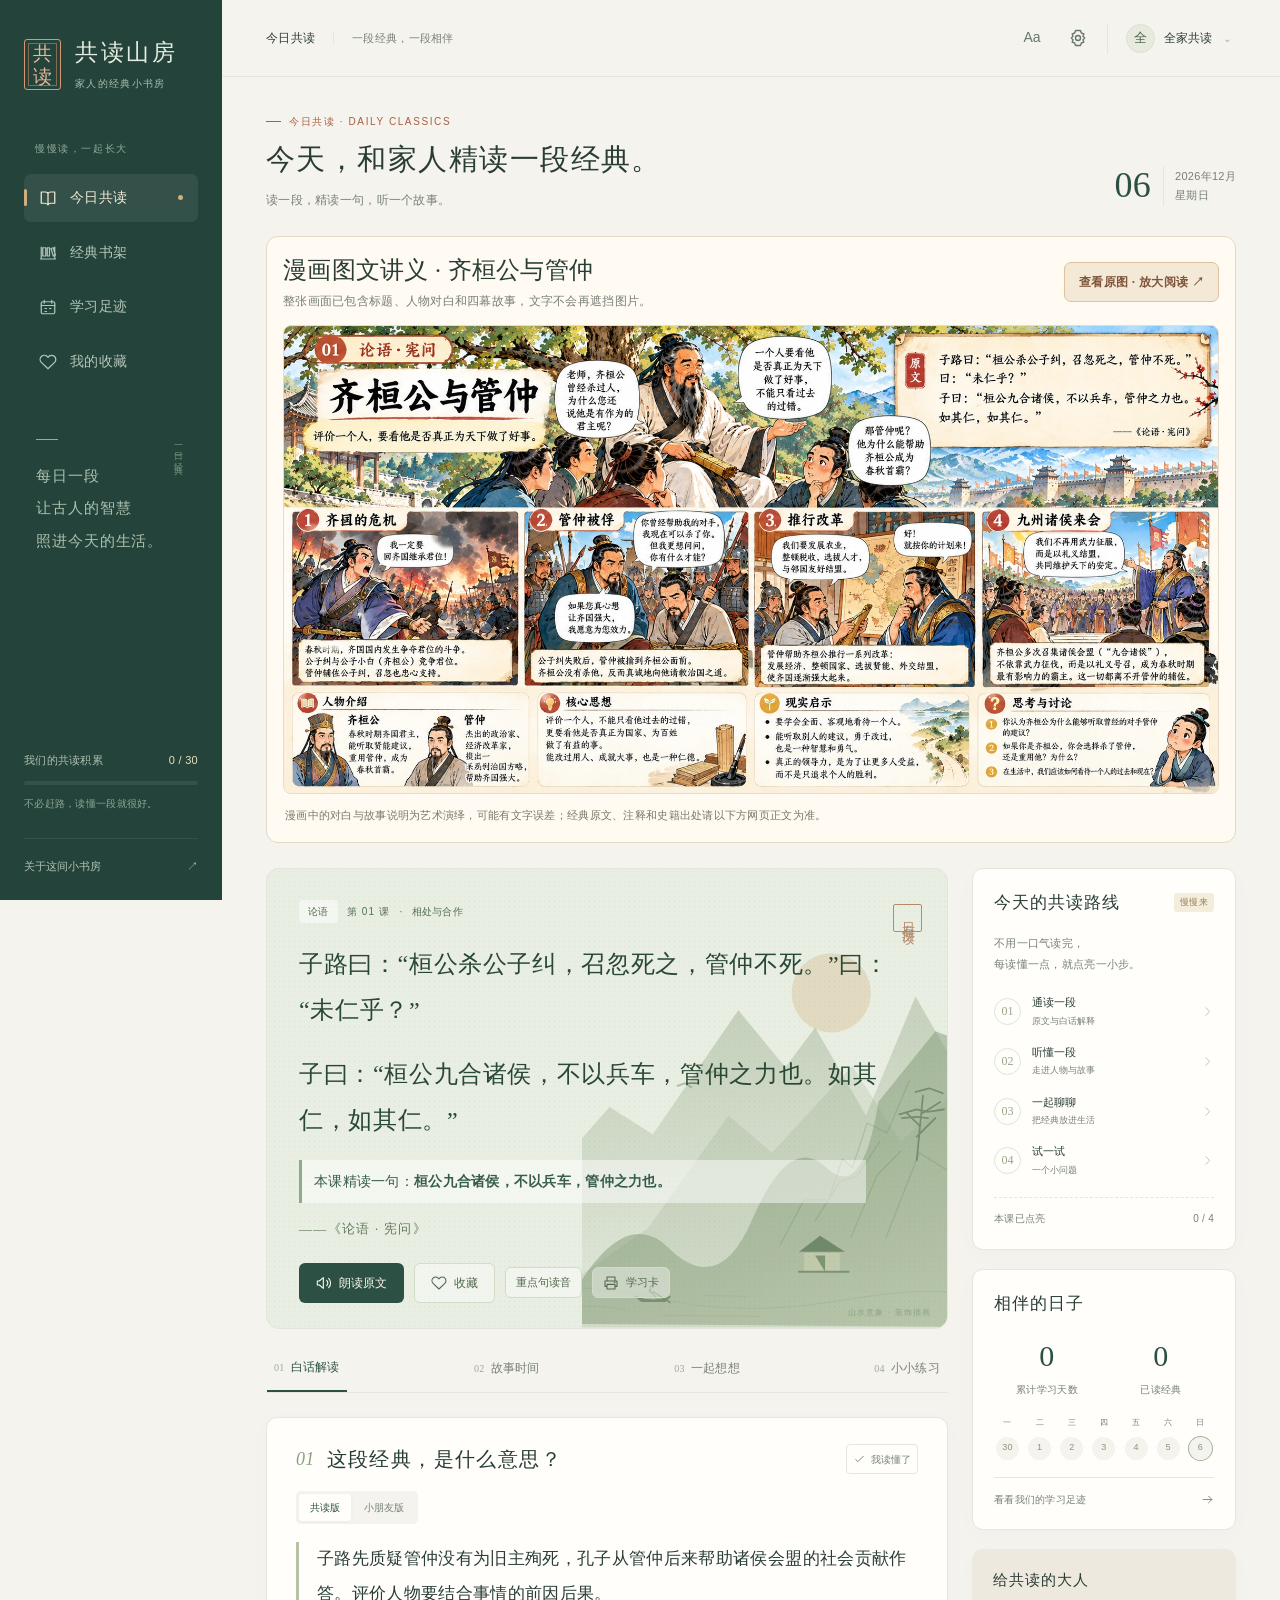
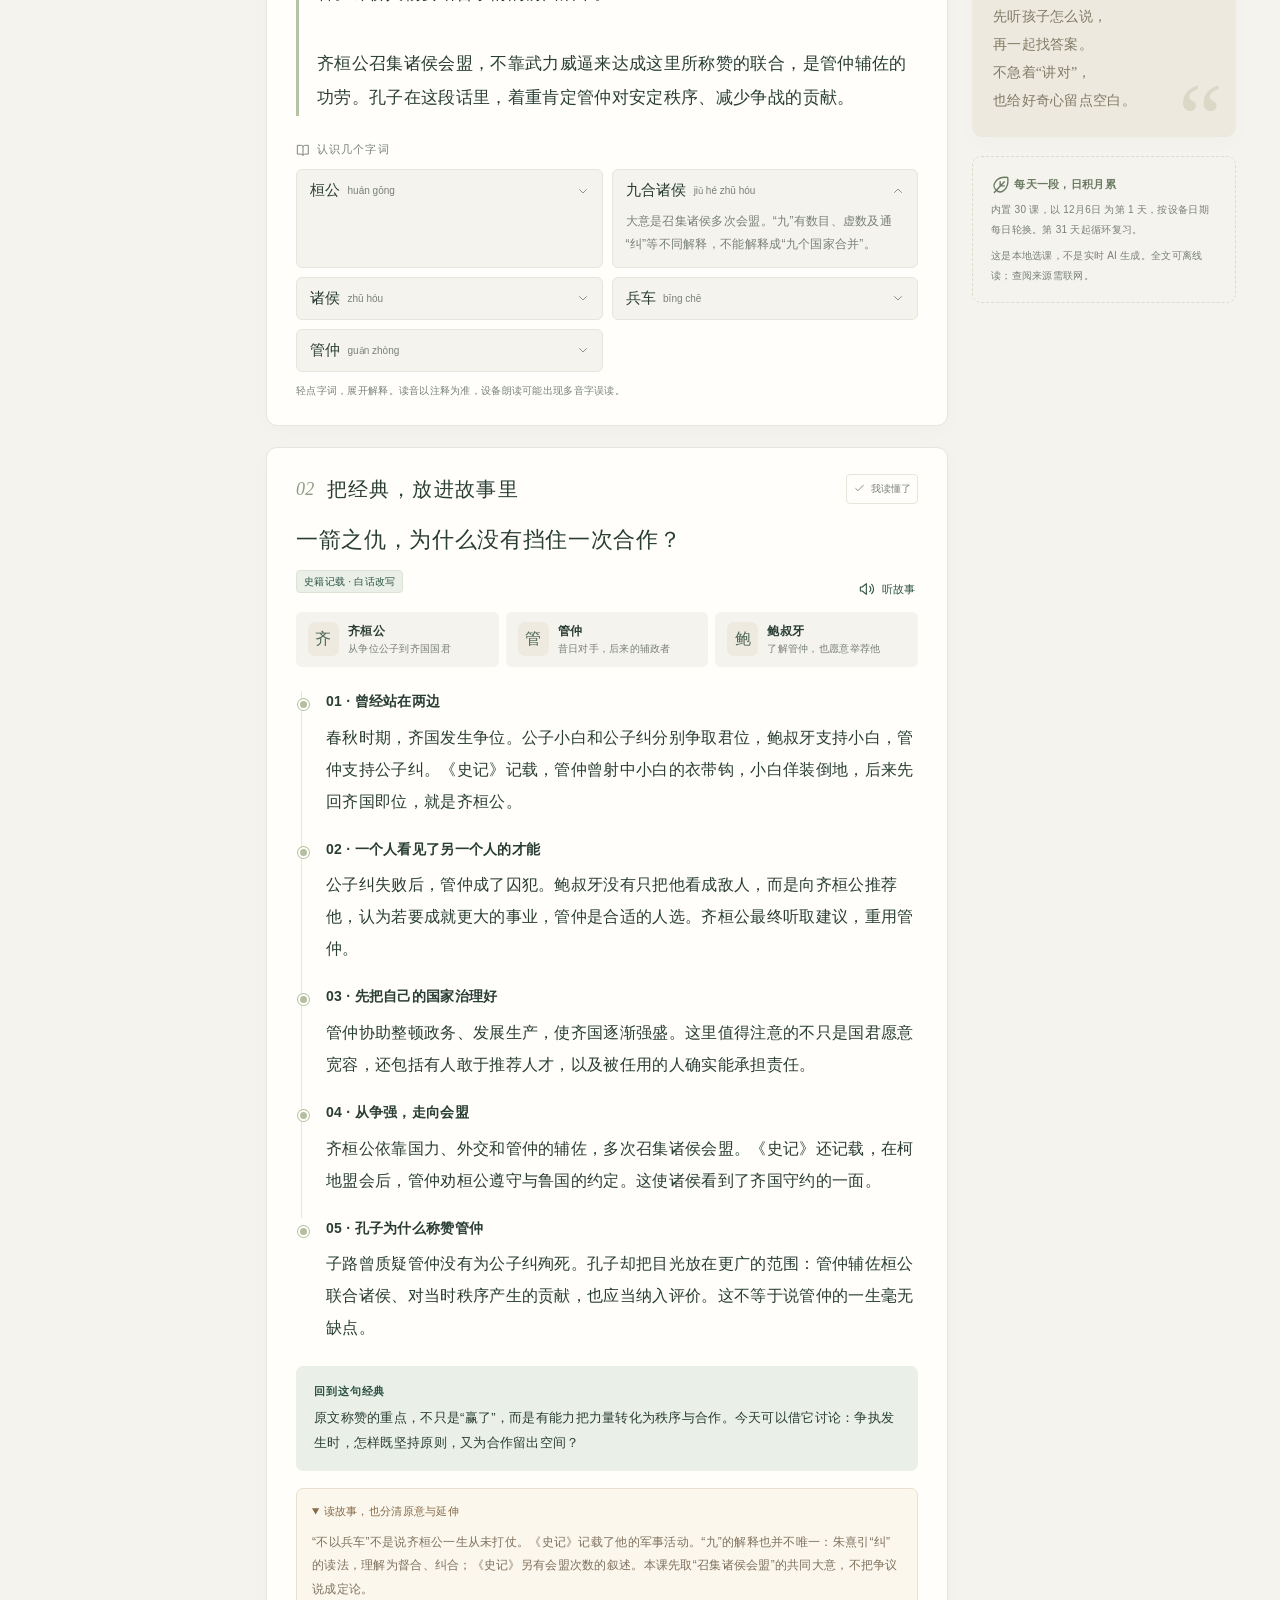
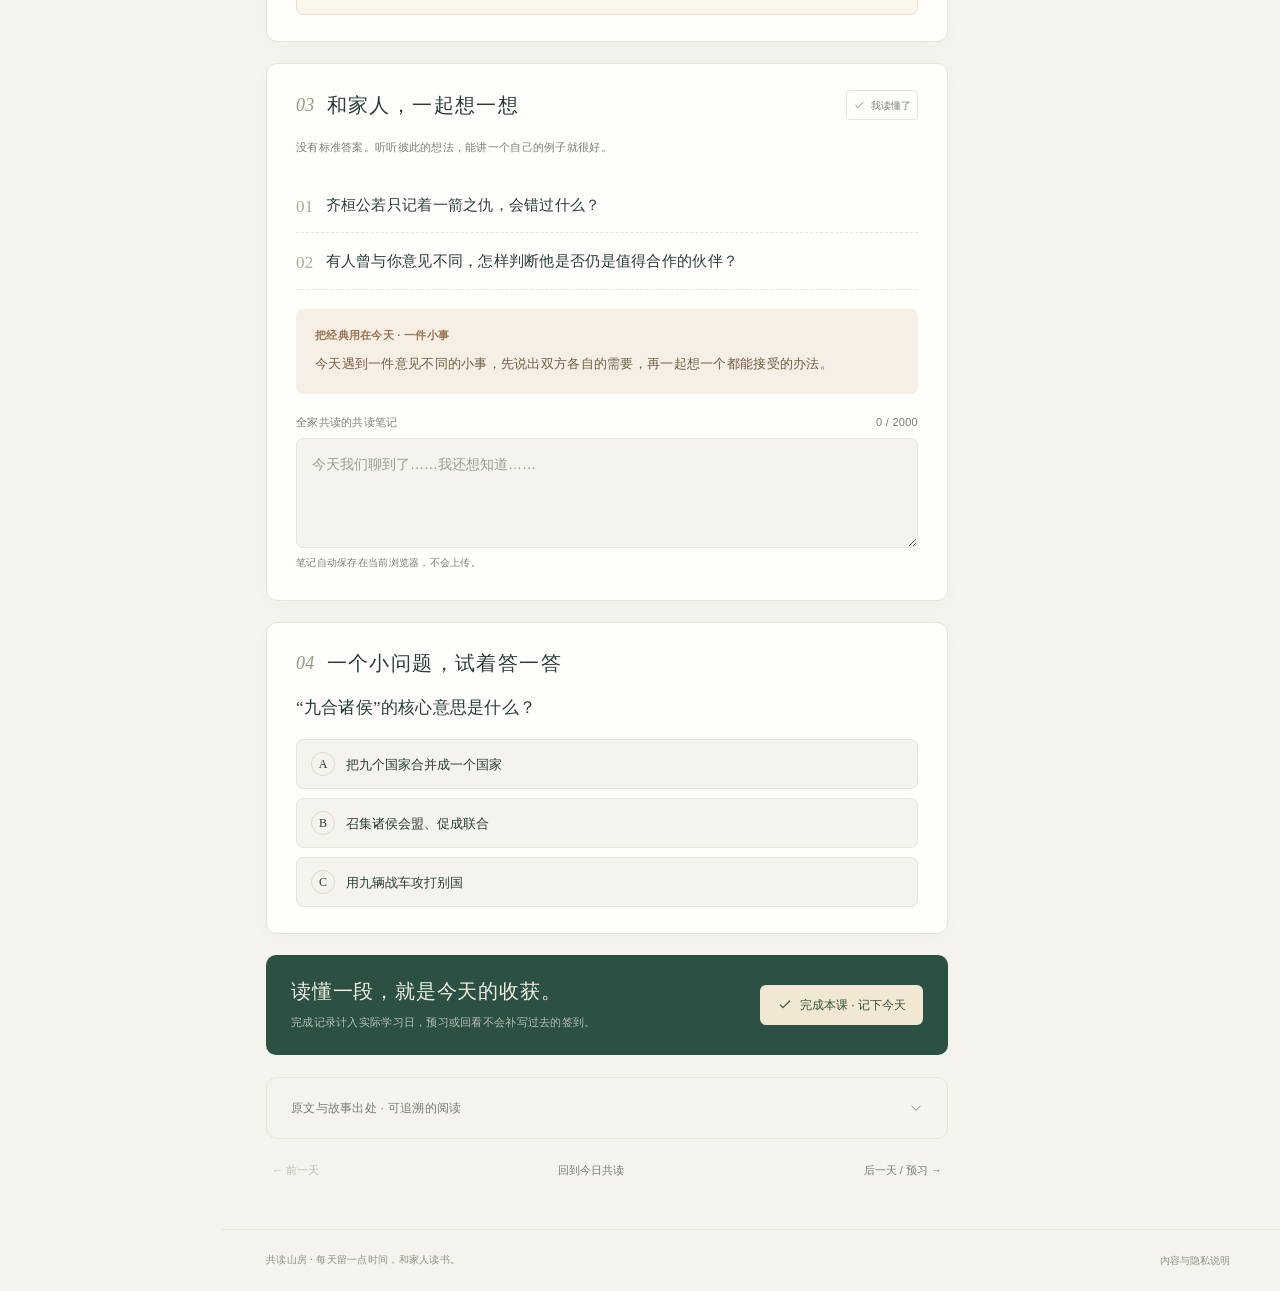
==== commit aee69243: "feat: publish complete illustrated lecture with baked-in Chinese dialogue and mobile zoom" ====
--- a/docs/index.html
+++ b/docs/index.html
@@ -5,7 +5,7 @@
 <meta name="description" content="共读山房：每天一段中国经典，用白话、故事和小练习，让一家人一起学习。离线可用，无需注册。">
 <meta name="theme-color" content="#24463e"><title>共读山房 · 家人的经典小书房</title>
 <link rel="icon" href="data:image/svg+xml,%3Csvg xmlns='http://www.w3.org/2000/svg' viewBox='0 0 64 64'%3E%3Crect width='64' height='64' rx='14' fill='%23a95840'/%3E%3Ctext x='32' y='44' text-anchor='middle' fill='%23fff6e8' font-size='38' font-family='serif'%3E读%3C/text%3E%3C/svg%3E">
-<link rel="stylesheet" href="styles.css?v=c01-clear-panels-20261023">
+<link rel="stylesheet" href="styles.css?v=c01-full-poster-20261023">
 </head>
 <body>
 <a class="skip-link" href="#main">跳到正文</a>
@@ -27,5 +27,5 @@
 <div id="toast" class="toast" role="status" aria-live="polite"></div>
 <input id="import-file" type="file" accept="application/json,.json" hidden>
 <noscript><div class="noscript">这个网站需要启用浏览器的 JavaScript 才能显示课程。网站不需要登录，也不需要联网加载课程。</div></noscript>
-<script src="content.js"></script><script src="illustrations.js?v=c01-clear-panels-20261023"></script><script src="app.js"></script>
+<script src="content.js"></script><script src="illustrations.js?v=c01-full-poster-20261023"></script><script src="app.js?v=c01-full-poster-20261023"></script>
 </body></html>
--- a/docs/styles.css
+++ b/docs/styles.css
@@ -106,3 +106,26 @@
   .story-dialogue-bubble{box-shadow:none}
 }
 
+
+/* Embedded-text historical comic poster: show the image intact and let mobile readers pan. */
+.picture-lesson{margin:0 0 25px;padding:16px;background:#fffaf2;border:1px solid #e3d8c5;border-radius:12px;min-width:0}
+.picture-lesson-heading{display:flex;gap:14px;align-items:center;justify-content:space-between;flex-wrap:wrap;margin:0 0 14px}
+.picture-lesson-heading h2{font:24px/1.45 var(--serif);color:var(--ink);margin:0 0 4px}
+.picture-lesson-heading p{font-size:12px;line-height:1.65;color:var(--muted);margin:0}
+.picture-open-original{display:inline-flex;align-items:center;flex:0 0 auto;white-space:nowrap;padding:9px 14px;background:#f4e9d7;border:1px solid #ddc29b;border-radius:7px;text-decoration:none;color:#80563b;font-size:12px;font-weight:700}
+.picture-open-original:hover{background:#edd9bb}
+.picture-scroll{width:100%;max-width:100%;overflow-x:auto;overscroll-behavior-inline:contain;border:1px solid #e7dbcc;border-radius:8px;background:#f7f0de;scrollbar-width:thin}
+.picture-scroll img{display:block;width:100%;max-width:100%;height:auto;aspect-ratio:1774/887;object-fit:contain}
+.picture-mobile-hint{display:none}
+.picture-text-note{color:#7f7667;font-size:11px;line-height:1.8;margin:12px 2px 0}
+@media(max-width:700px){
+  .picture-lesson{padding:10px;margin-bottom:18px}
+  .picture-lesson-heading{align-items:start;gap:9px}
+  .picture-lesson-heading h2{font-size:18px}
+  .picture-lesson-heading p{font-size:11px}
+  .picture-open-original{font-size:12px;padding:7px 10px}
+  .picture-scroll{touch-action:pan-x pan-y;-webkit-overflow-scrolling:touch}
+  .picture-scroll img{width:940px;max-width:none;height:auto}
+  .picture-mobile-hint{display:block;color:#9a744c;font-size:12px;line-height:1.65;margin:9px 2px 0}
+}
+@media print{.picture-scroll{overflow:visible}.picture-scroll img{width:100%;max-width:100%}.picture-open-original,.picture-mobile-hint{display:none}}
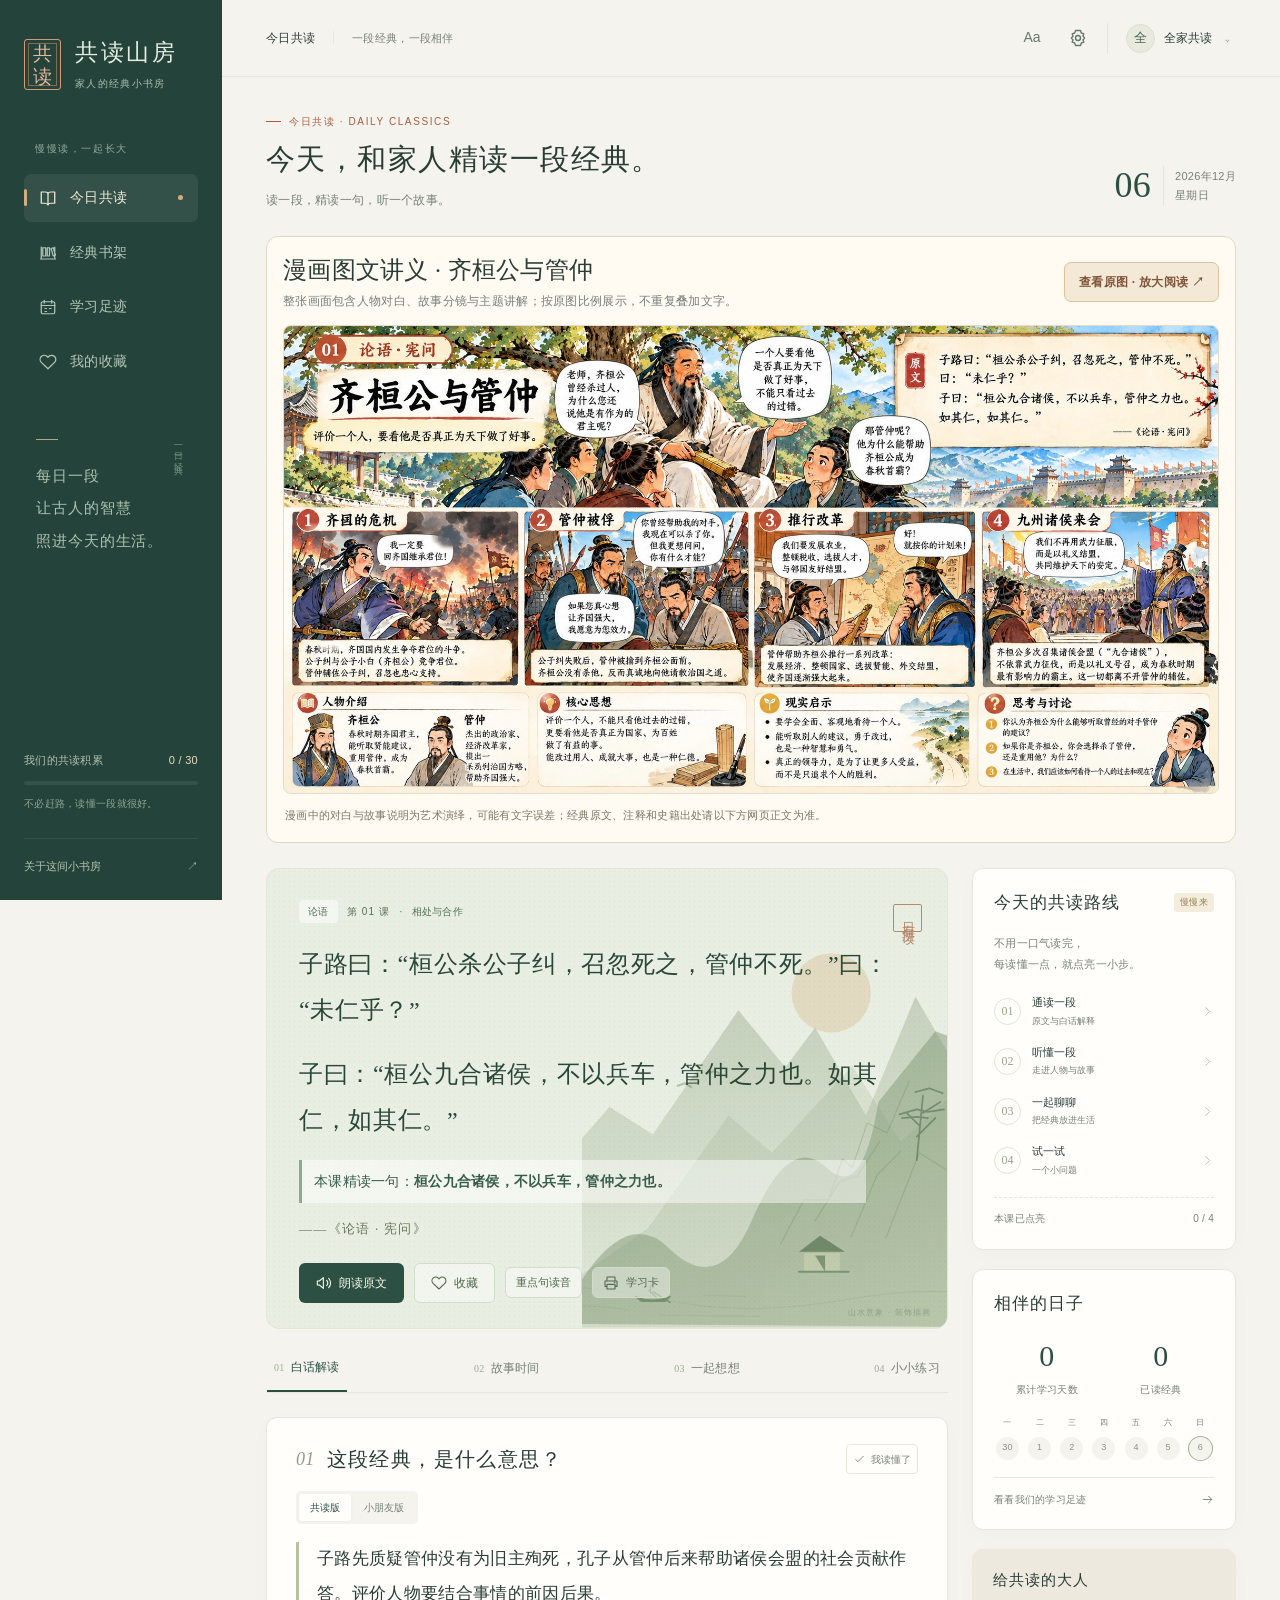
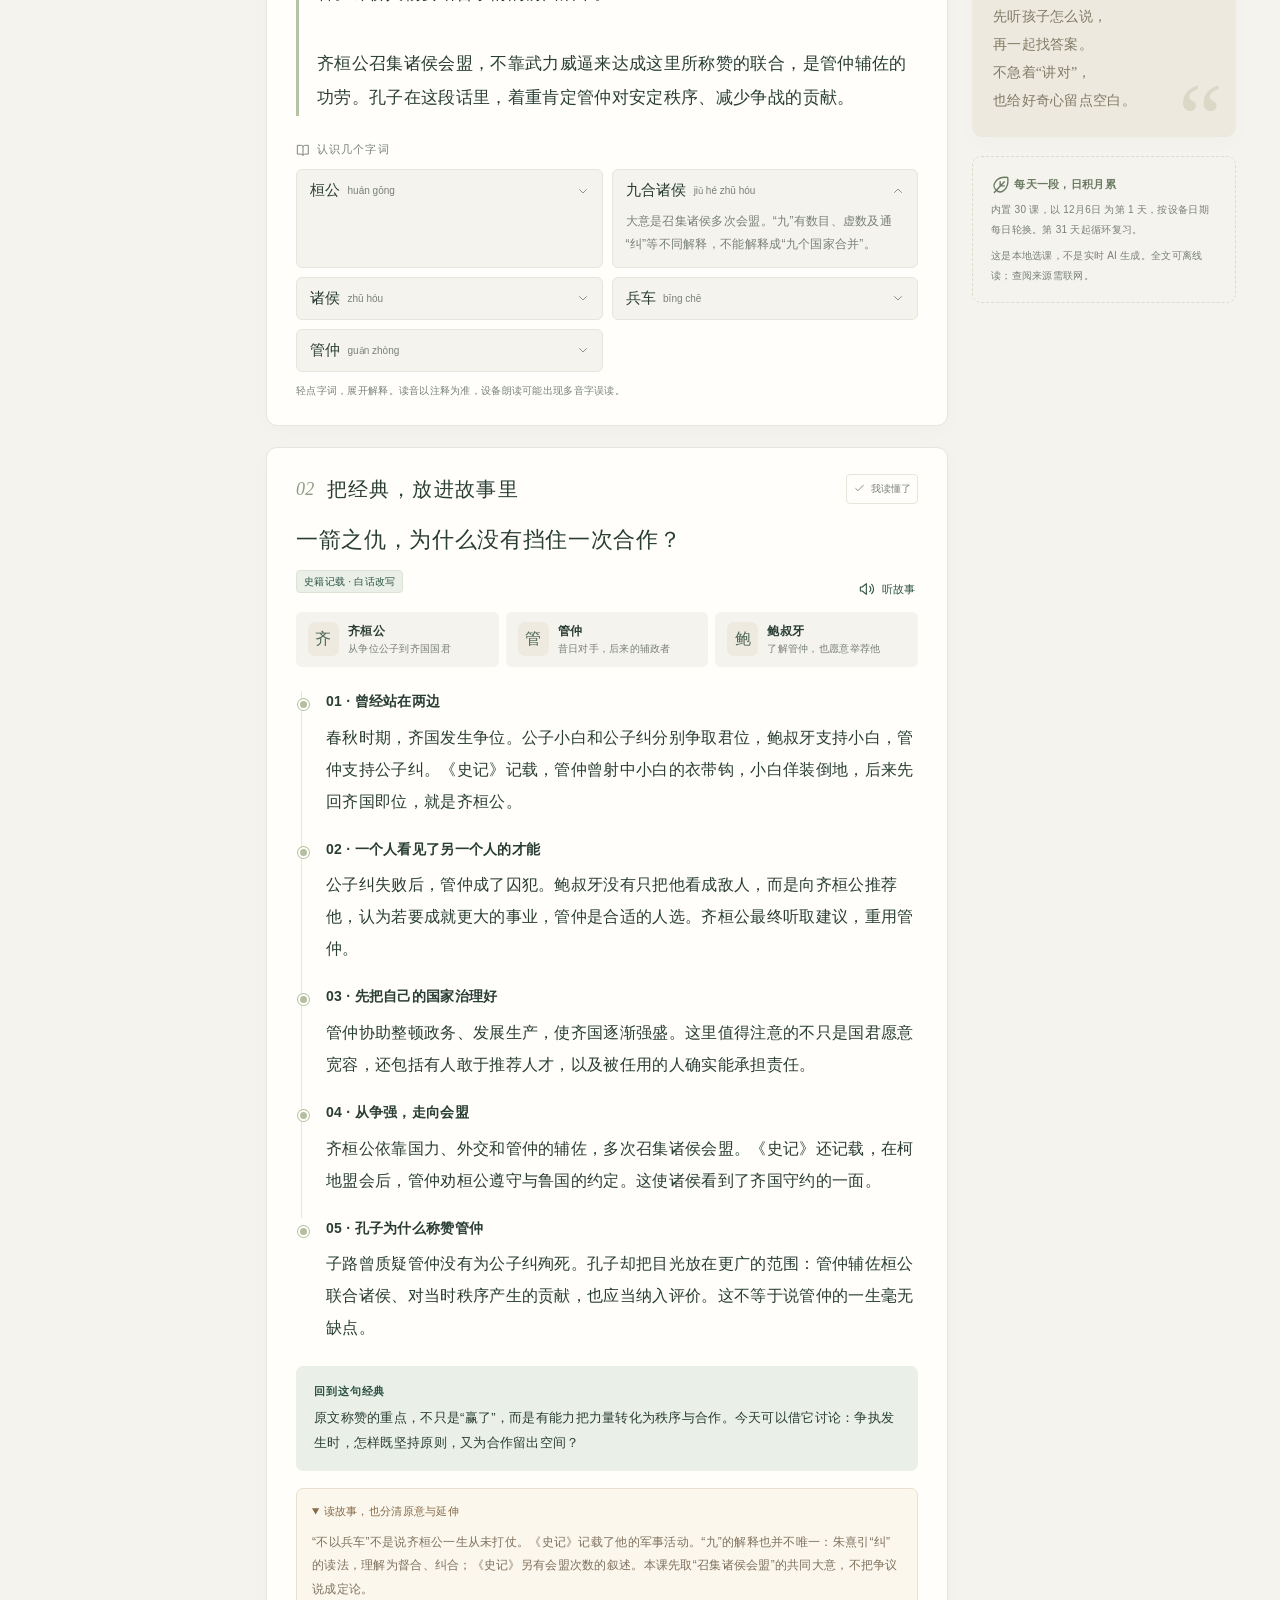
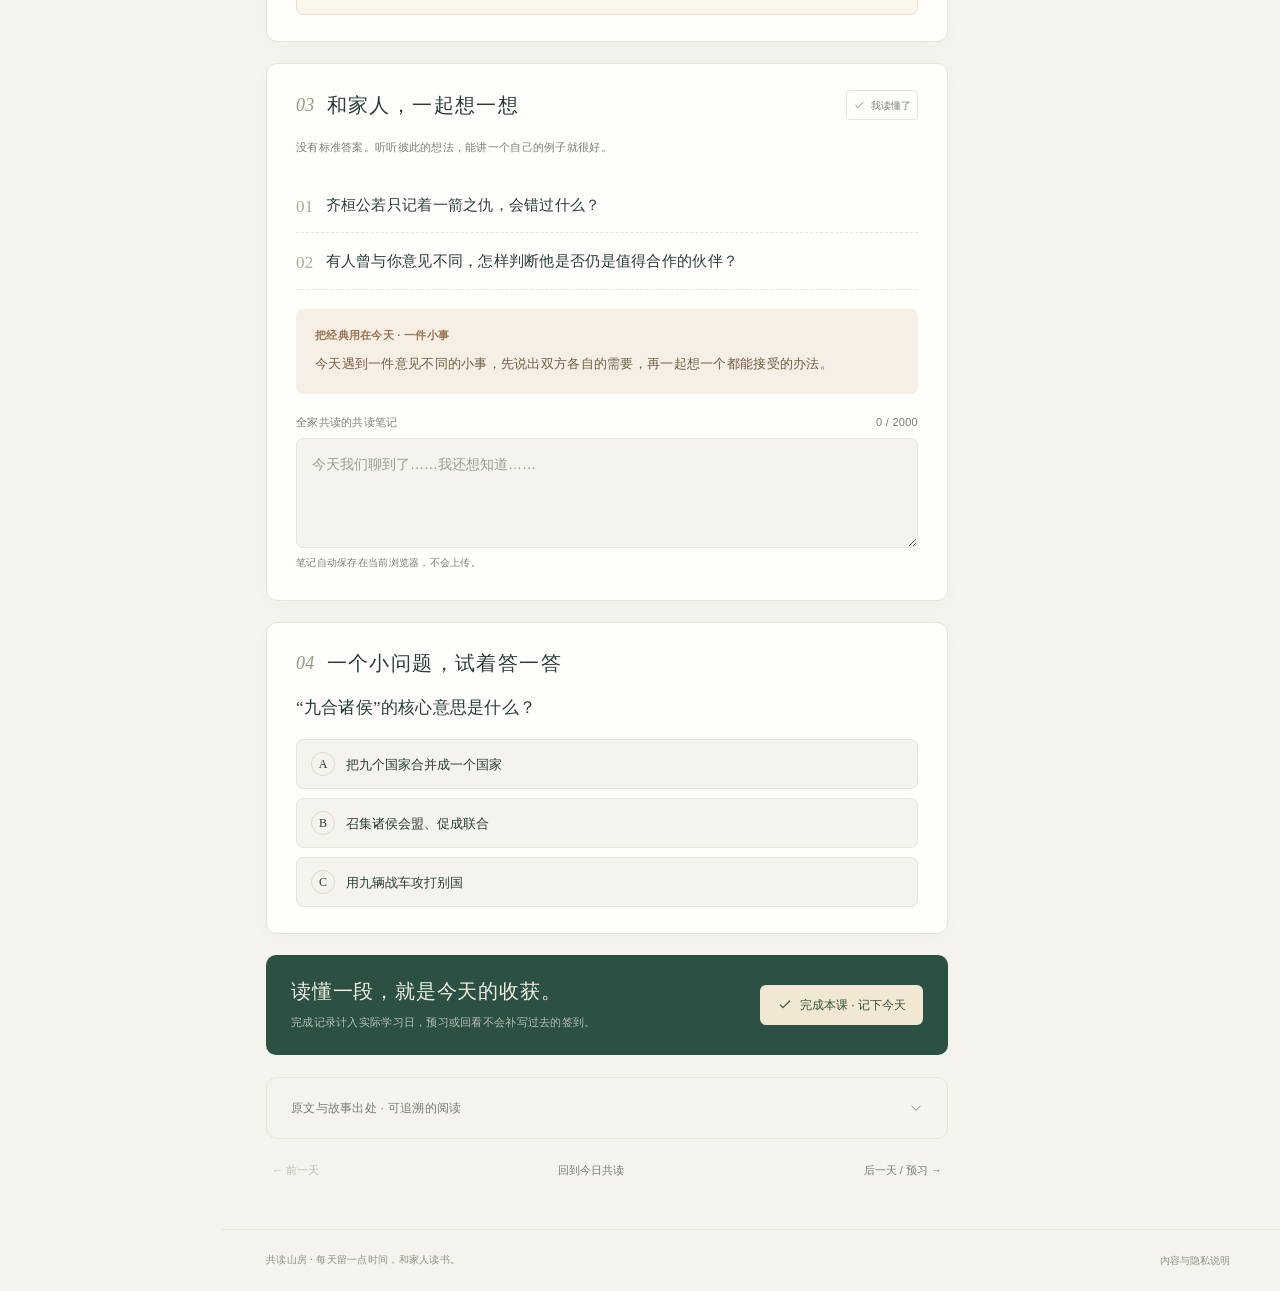
==== commit c273e8ff: "content: add c02 Qin-learning illustrated reading poster with verified Analects quote" ====
--- a/docs/index.html
+++ b/docs/index.html
@@ -5,7 +5,7 @@
 <meta name="description" content="共读山房：每天一段中国经典，用白话、故事和小练习，让一家人一起学习。离线可用，无需注册。">
 <meta name="theme-color" content="#24463e"><title>共读山房 · 家人的经典小书房</title>
 <link rel="icon" href="data:image/svg+xml,%3Csvg xmlns='http://www.w3.org/2000/svg' viewBox='0 0 64 64'%3E%3Crect width='64' height='64' rx='14' fill='%23a95840'/%3E%3Ctext x='32' y='44' text-anchor='middle' fill='%23fff6e8' font-size='38' font-family='serif'%3E读%3C/text%3E%3C/svg%3E">
-<link rel="stylesheet" href="styles.css?v=c01-full-poster-20261023">
+<link rel="stylesheet" href="styles.css?v=classics-posters-20261023-c02">
 </head>
 <body>
 <a class="skip-link" href="#main">跳到正文</a>
@@ -27,5 +27,5 @@
 <div id="toast" class="toast" role="status" aria-live="polite"></div>
 <input id="import-file" type="file" accept="application/json,.json" hidden>
 <noscript><div class="noscript">这个网站需要启用浏览器的 JavaScript 才能显示课程。网站不需要登录，也不需要联网加载课程。</div></noscript>
-<script src="content.js"></script><script src="illustrations.js?v=c01-full-poster-20261023"></script><script src="app.js?v=c01-full-poster-20261023"></script>
+<script src="content.js"></script><script src="illustrations.js?v=classics-posters-20261023-c02"></script><script src="app.js?v=c01-full-poster-20261023"></script>
 </body></html>
--- a/docs/styles.css
+++ b/docs/styles.css
@@ -129,3 +129,6 @@
   .picture-mobile-hint{display:block;color:#9a744c;font-size:12px;line-height:1.65;margin:9px 2px 0}
 }
 @media print{.picture-scroll{overflow:visible}.picture-scroll img{width:100%;max-width:100%}.picture-open-original,.picture-mobile-hint{display:none}}
+
+/* Per-lesson source aspect ratios must be honored; do not force the c01 poster ratio onto other stories. */
+.picture-scroll img{aspect-ratio:auto;object-fit:contain}
